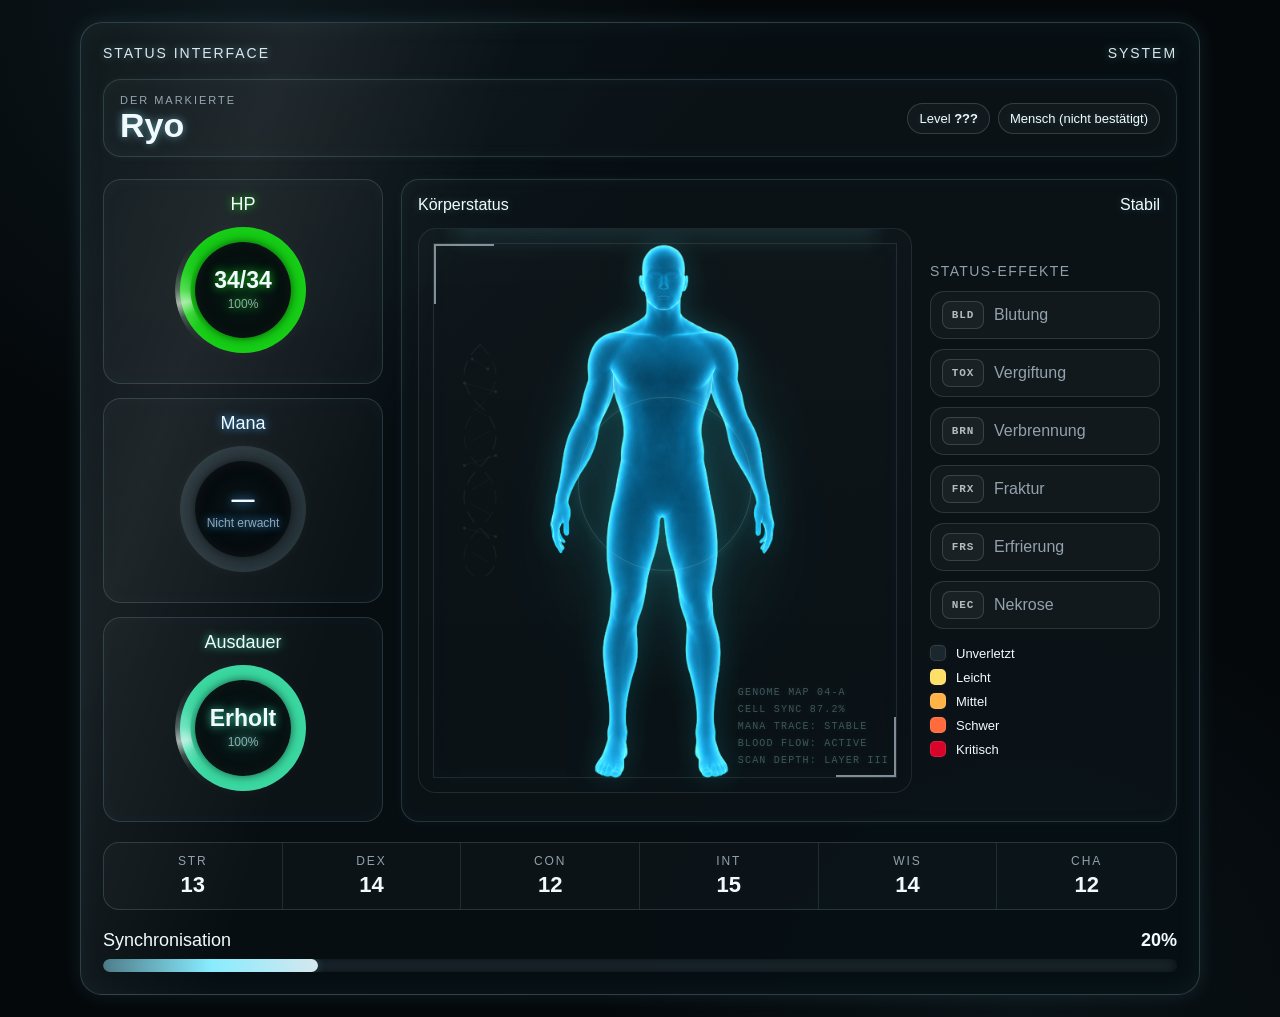
==== index.html @ c775a464 "Update index.html" ====
<!DOCTYPE html>
<html lang="de">
<head>
  <meta charset="UTF-8" />
  <meta name="viewport" content="width=device-width, initial-scale=1.0" />
  <title>Status Tracker</title>

  <style>
    :root {
      --bg: #04080b;
      --panel: rgba(7, 16, 20, 0.92);
      --text: #f1fbff;
      --muted: rgba(220, 240, 255, 0.64);
      --track: rgba(180, 230, 255, 0.12);

      --mana-color: #3fa6ff;
      --stamina-color: #39d7a0;
      --sync-color: #87ecff;

      --font-main: Calibri, Arial, Helvetica, sans-serif;

      --ring-card-height: 205px;
      --ring-gap: 14px;
      --status-core-height: calc((var(--ring-card-height) * 3) + (var(--ring-gap) * 2));
    }

    * {
      box-sizing: border-box;
    }

    @property --sweep-angle {
      syntax: "<angle>";
      inherits: false;
      initial-value: 0deg;
    }

    body {
      margin: 0;
      min-height: 100vh;
      background:
        radial-gradient(circle at 20% 0%, rgba(120, 220, 255, 0.08), transparent 32%),
        radial-gradient(circle at 80% 100%, rgba(120, 220, 255, 0.05), transparent 30%),
        var(--bg);
      color: var(--text);
      font-family: var(--font-main);
      padding: 22px;
      overflow-x: hidden;
    }

    .interface {
      position: relative;
      width: 100%;
      max-width: 1120px;
      margin: 0 auto;
      padding: 22px;
      border: 1px solid rgba(180, 230, 255, 0.22);
      border-radius: 22px;
      background:
        linear-gradient(135deg, rgba(255, 255, 255, 0.035), transparent 35%),
        var(--panel);
      box-shadow:
        0 0 20px rgba(143, 232, 255, 0.10),
        inset 0 0 30px rgba(143, 232, 255, 0.05);
      overflow: hidden;
    }

    .interface::before {
      content: "";
      position: absolute;
      inset: 0;
      background:
        linear-gradient(to right, rgba(255,255,255,0.02) 1px, transparent 1px),
        linear-gradient(to bottom, rgba(255,255,255,0.018) 1px, transparent 1px);
      background-size: 22px 22px;
      opacity: 0.08;
      pointer-events: none;
    }

    .interface::after {
      content: "";
      position: absolute;
      top: -60%;
      left: -15%;
      width: 40%;
      height: 220%;
      background: linear-gradient(
        90deg,
        transparent,
        rgba(255, 255, 255, 0.07),
        transparent
      );
      transform: rotate(18deg);
      animation: panelSweep 8s linear infinite;
      pointer-events: none;
    }

    .title {
      position: relative;
      z-index: 2;
      display: flex;
      justify-content: space-between;
      align-items: center;
      margin-bottom: 18px;
      letter-spacing: 0.14em;
      text-transform: uppercase;
      color: rgba(235, 248, 255, 0.92);
      text-shadow: 0 0 10px rgba(143, 232, 255, 0.45);
      font-size: 14px;
    }

    .character-info {
      position: relative;
      z-index: 2;
      display: flex;
      justify-content: space-between;
      align-items: center;
      gap: 14px;
      margin-bottom: 22px;
      padding: 14px 16px;
      border: 1px solid rgba(180, 230, 255, 0.16);
      border-radius: 18px;
      background: rgba(255, 255, 255, 0.02);
      box-shadow:
        inset 0 0 18px rgba(143, 232, 255, 0.04),
        0 0 10px rgba(143, 232, 255, 0.05);
    }

    .character-main {
      display: flex;
      flex-direction: column;
      gap: 2px;
    }

    .character-kicker {
      font-size: 11px;
      letter-spacing: 0.18em;
      text-transform: uppercase;
      color: var(--muted);
    }

    #characterName {
      font-size: clamp(22px, 4vw, 34px);
      line-height: 1;
      color: var(--text);
      text-shadow:
        0 0 7px rgba(143, 232, 255, 0.45),
        0 0 16px rgba(143, 232, 255, 0.18);
    }

    .character-meta {
      display: flex;
      flex-wrap: wrap;
      justify-content: flex-end;
      gap: 8px;
    }

    .meta-pill {
      padding: 7px 11px;
      border: 1px solid rgba(180, 230, 255, 0.18);
      border-radius: 999px;
      background: rgba(255, 255, 255, 0.03);
      color: var(--text);
      font-size: 13px;
      text-shadow: 0 0 6px rgba(143, 232, 255, 0.18);
    }

    .status-core {
      position: relative;
      z-index: 2;
      display: grid;
      grid-template-columns: 280px 1fr;
      gap: 18px;
      margin-bottom: 20px;
      align-items: start;
    }

    .rings {
  display: grid;
  grid-template-columns: 1fr;
  gap: var(--ring-gap);
  align-content: start;
  align-self: start;
}

    .ring-card {
      display: flex;
      flex-direction: column;
      align-items: center;
      justify-content: flex-start;
      min-width: 0;
      min-height: var(--ring-card-height);
      padding: 14px 10px 16px;
      border: 1px solid rgba(180, 230, 255, 0.16);
      border-radius: 18px;
      background: rgba(255, 255, 255, 0.025);
      box-shadow: inset 0 0 18px rgba(143, 232, 255, 0.03);
      text-align: center;
      color: inherit;
      text-decoration: none;
      cursor: pointer;
      transition:
        transform 0.18s ease,
        border-color 0.18s ease,
        box-shadow 0.18s ease,
        background 0.18s ease;
    }

    .ring-card:hover {
      transform: translateY(-2px);
      border-color: rgba(220, 240, 255, 0.34);
      background: rgba(255, 255, 255, 0.045);
      box-shadow:
        0 0 14px rgba(143, 232, 255, 0.10),
        inset 0 0 18px rgba(255, 255, 255, 0.04);
    }

    .ring-label {
      margin-bottom: 10px;
      font-size: 18px;
      color: var(--text);
      text-shadow: 0 0 8px var(--ring-color);
    }

    .ring {
      position: relative;
      width: clamp(96px, 11vw, 126px);
      aspect-ratio: 1;
      margin: 2px auto 0;
      border-radius: 50%;
      background:
        conic-gradient(
          from -90deg,
          var(--ring-color) var(--angle),
          var(--track) 0deg
        );
      box-shadow:
        0 0 14px rgba(255, 255, 255, 0.04),
        inset 0 0 14px rgba(255, 255, 255, 0.05);
    }

    .ring::before {
      content: "";
      position: absolute;
      inset: -5px;
      border-radius: 50%;
      background: conic-gradient(
        from var(--sweep-angle),
        transparent 0deg,
        transparent 214deg,
        rgba(255, 255, 255, 0.04) 232deg,
        rgba(255, 255, 255, 0.22) 246deg,
        rgba(255, 255, 255, 0.88) 258deg,
        rgba(255, 255, 255, 0.34) 270deg,
        rgba(255, 255, 255, 0.08) 288deg,
        transparent 310deg,
        transparent 360deg
      );
      -webkit-mask:
        radial-gradient(
          farthest-side,
          transparent calc(100% - 16px),
          black calc(100% - 15px)
        ),
        conic-gradient(
          from -90deg,
          black 0deg var(--angle),
          transparent var(--angle) 360deg
        );
      mask:
        radial-gradient(
          farthest-side,
          transparent calc(100% - 16px),
          black calc(100% - 15px)
        ),
        conic-gradient(
          from -90deg,
          black 0deg var(--angle),
          transparent var(--angle) 360deg
        );
      -webkit-mask-composite: source-in;
      mask-composite: intersect;
      opacity: 0.7;
      filter:
        blur(0.6px)
        drop-shadow(0 0 5px var(--ring-color));
      mix-blend-mode: screen;
      animation:
        ringSweep var(--sweep-speed, 4.8s) linear infinite,
        ringPulse var(--pulse-speed, 2.9s) ease-in-out infinite;
      animation-delay:
        var(--sweep-delay, 0s),
        var(--pulse-delay, 0s);
    }

    .ring::after {
      content: "";
      position: absolute;
      inset: 15px;
      border-radius: 50%;
      background:
        radial-gradient(circle, rgba(143, 232, 255, 0.06), transparent 62%),
        rgba(4, 10, 13, 0.98);
      box-shadow:
        inset 0 0 18px rgba(255, 255, 255, 0.06),
        0 0 10px rgba(0, 0, 0, 0.6);
    }

    .ring-content {
      position: absolute;
      inset: 0;
      z-index: 2;
      display: flex;
      flex-direction: column;
      justify-content: center;
      align-items: center;
      padding: 24px;
      text-shadow: 0 0 10px var(--ring-color);
    }

    .ring-value {
      font-size: clamp(15px, 3.2vw, 23px);
      font-weight: 700;
      line-height: 1.05;
      text-align: center;
    }

    .ring-sub {
      margin-top: 6px;
      font-size: 12px;
      color: var(--muted);
      line-height: 1.1;
      text-align: center;
    }

    .body-status {
  min-height: var(--status-core-height);
  border: 1px solid rgba(180, 230, 255, 0.16);
  border-radius: 18px;
  background: rgba(255, 255, 255, 0.02);
  padding: 16px;
  box-shadow:
    inset 0 0 18px rgba(143, 232, 255, 0.03),
    0 0 10px rgba(143, 232, 255, 0.05);
}

    .section-title {
      display: flex;
      justify-content: space-between;
      align-items: center;
      margin-bottom: 14px;
      font-size: 16px;
      text-shadow: 0 0 8px rgba(143, 232, 255, 0.25);
    }

    .body-layout {
      display: grid;
      grid-template-columns: minmax(240px, 1fr) 230px;
      gap: 18px;
      align-items: start;
    }

    .body-map-wrap {
  position: relative;
  display: flex;
  justify-content: center;
  align-items: center;
  min-height: 550px;
  padding: 14px 12px;
  border: 1px solid rgba(180, 230, 255, 0.10);
  border-radius: 18px;
  background:
    radial-gradient(circle at 50% 38%, rgba(80, 235, 255, 0.08), transparent 34%),
    linear-gradient(180deg, rgba(255, 255, 255, 0.018), rgba(255, 255, 255, 0));
  overflow: hidden;
}

    .body-map-wrap::before {
      content: "";
      position: absolute;
      inset: 0;
      background:
        repeating-linear-gradient(
          to bottom,
          transparent 0 28px,
          rgba(255,255,255,0.018) 28px 29px
        ),
        repeating-linear-gradient(
          to right,
          transparent 0 28px,
          rgba(255,255,255,0.012) 28px 29px
        );
      opacity: 0.18;
      pointer-events: none;
    }

    .body-map-wrap::after {
      content: "";
      position: absolute;
      left: 7%;
      right: 7%;
      top: -10%;
      height: 14%;
      background: linear-gradient(
        180deg,
        transparent,
        rgba(120, 245, 255, 0.22),
        transparent
      );
      filter: blur(10px);
      opacity: 0.75;
      animation: scanSweep 5.2s ease-in-out infinite;
      pointer-events: none;
    }

    .scan-dna {
      position: absolute;
      left: 34px;
      top: 108px;
      width: 54px;
      height: 250px;
      z-index: 1;
      opacity: 0.16;
      pointer-events: none;
      filter:
        drop-shadow(0 0 8px rgba(130, 245, 255, 0.14))
        blur(0.05px);
      animation: dnaFloat 9s ease-in-out infinite;
    }

    .scan-dna svg {
      width: 100%;
      height: 100%;
      overflow: visible;
    }

    .dna-strand {
      fill: none;
      stroke: rgba(130, 245, 255, 0.38);
      stroke-width: 1.8;
      stroke-linecap: round;
      stroke-dasharray: 18 12;
      animation: dnaFlow 9.5s linear infinite;
    }

    .dna-strand.alt {
      opacity: 0.62;
      animation-delay: -4.7s;
    }

    .dna-rung {
      stroke: rgba(170, 255, 255, 0.24);
      stroke-width: 1.15;
      stroke-linecap: round;
      animation: dnaRungPulse 5.8s ease-in-out infinite;
    }

    .dna-node {
      fill: rgba(190, 255, 255, 0.46);
      filter: drop-shadow(0 0 4px rgba(130, 245, 255, 0.28));
      animation: dnaNodePulse 5.8s ease-in-out infinite;
    }

    .scan-data {
      position: absolute;
      right: 22px;
      bottom: 26px;
      z-index: 1;
      display: grid;
      gap: 6px;
      max-width: 190px;
      font-family: "Courier New", monospace;
      font-size: 10px;
      letter-spacing: 0.12em;
      text-transform: uppercase;
      color: rgba(210, 250, 255, 0.28);
      text-shadow: 0 0 7px rgba(120, 245, 255, 0.16);
      pointer-events: none;
      animation: dataFlicker 4.8s ease-in-out infinite;
    }

    .scan-data span {
      white-space: nowrap;
    }

    @keyframes dnaFlow {
      from {
        stroke-dashoffset: 0;
      }
      to {
        stroke-dashoffset: -30;
      }
    }

@keyframes dnaFloat {
      0%, 100% {
        transform: translateY(0);
        opacity: 0.12;
      }

      50% {
        transform: translateY(8px);
        opacity: 0.20;
      }
    }

@keyframes dnaRungPulse {
      0%, 100% {
        opacity: 0.16;
      }

      50% {
        opacity: 0.38;
      }
    }

@keyframes dnaNodePulse {
      0%, 100% {
        opacity: 0.22;
      }

      50% {
        opacity: 0.56;
      }
    }

@keyframes dataFlicker {
      0%, 100% {
        opacity: 0.18;
      }

      35% {
        opacity: 0.36;
      }

      38% {
        opacity: 0.14;
      }

      42% {
        opacity: 0.40;
      }

      70% {
        opacity: 0.26;
      }
    }

    .body-image-stage {
  position: relative;
  width: min(100%, 410px);
  aspect-ratio: 1024 / 1336;
  margin: 0 auto;
  z-index: 2;
  filter:
    drop-shadow(0 0 12px rgba(40, 245, 255, 0.12))
    drop-shadow(0 0 22px rgba(40, 245, 255, 0.06));
  animation: none;
}

    .body-image-stage::before {
      content: "";
      position: absolute;
      inset: 18% 20% 10% 20%;
      border-radius: 50%;
      background: radial-gradient(
        circle,
        rgba(70, 240, 255, 0.10),
        transparent 68%
      );
      filter: blur(26px);
      z-index: 0;
      animation: corePulse 4.2s ease-in-out infinite;
      pointer-events: none;
    }

.body-image-stage::after {
  content: "";
  position: absolute;
  left: 50%;
  top: 45%;
  width: 42%;
  aspect-ratio: 1;
  transform: translate(-50%, -50%);
  border: 1px solid rgba(140, 245, 255, 0.18);
  border-radius: 50%;
  z-index: 3;
  pointer-events: none;
  box-shadow:
    0 0 12px rgba(140, 245, 255, 0.10),
    inset 0 0 14px rgba(140, 245, 255, 0.06);
  animation: scanPing 4.8s ease-in-out infinite;
}
    
    .body-base-image,
    .body-overlay {
      position: absolute;
      inset: 0;
      width: 100%;
      height: 100%;
    }

    .body-base-image {
      object-fit: contain;
      user-select: none;
      pointer-events: none;
      z-index: 1;
    }

    .body-overlay {
      z-index: 2;
      overflow: visible;
    }

    .scan-frame {
  position: absolute;
  inset: 14px;
  z-index: 4;
  pointer-events: none;
  border: 1px solid rgba(225, 240, 255, 0.10);
  box-shadow:
    inset 0 0 18px rgba(143, 232, 255, 0.025),
    0 0 10px rgba(143, 232, 255, 0.025);
}

    .scan-frame::before,
    .scan-frame::after {
      content: "";
      position: absolute;
      width: 58px;
      height: 58px;
      border-color: rgba(225, 240, 255, 0.55);
      border-style: solid;
    }

    .scan-frame::before {
      left: 0;
      top: 0;
      border-width: 2px 0 0 2px;
    }

    .scan-frame::after {
      right: 0;
      bottom: 0;
      border-width: 0 2px 2px 0;
    }

    .body-zone {
      fill: transparent;
      stroke: transparent;
      stroke-width: 2;
      opacity: 0;
      transition:
        fill 0.25s ease,
        stroke 0.25s ease,
        filter 0.25s ease,
        opacity 0.25s ease;
      mix-blend-mode: screen;
    }

    .body-zone.active {
      opacity: 0.14;
    }

    @keyframes woundPulse {
      0%, 100% {
        opacity: 0.34;
        filter: drop-shadow(0 0 5px var(--injury-color));
      }

      50% {
        opacity: 0.56;
        filter: drop-shadow(0 0 14px var(--injury-color));
      }
    }

    .status-marker-layer {
      pointer-events: none;
    }

    .status-marker {
      --marker-color: rgba(190, 255, 255, 0.82);
    }

    .status-marker line {
      stroke: var(--marker-color);
      stroke-width: 1.8;
      stroke-linecap: round;
      opacity: 0.78;
      filter: drop-shadow(0 0 4px var(--marker-color));
    }

    .status-marker-dot {
      fill: rgba(220, 255, 255, 0.98);
      stroke: rgba(4, 10, 13, 0.92);
      stroke-width: 1.35;
      filter: drop-shadow(0 0 7px var(--marker-color));
    }

    .status-marker-pulse {
      fill: transparent;
      stroke: var(--marker-color);
      stroke-width: 1.4;
      opacity: 0.55;
      animation: markerPulse 2.4s ease-in-out infinite;
    }

    .status-marker-tag {
      fill: rgba(5, 13, 16, 0.96);
      stroke: var(--marker-color);
      stroke-width: 1.55;
      filter:
        drop-shadow(0 0 6px rgba(0, 0, 0, 0.76))
        drop-shadow(0 0 7px var(--marker-color));
    }

    .status-marker-text {
      fill: rgba(245, 255, 255, 0.98);
      font-family: "Courier New", monospace;
      font-size: 18px;
      font-weight: 900;
      letter-spacing: 0.045em;
    }

    .status-marker[data-type="bleeding"] {
      --marker-color: rgba(255, 120, 120, 0.86);
    }

    .status-marker[data-type="poisoned"] {
      --marker-color: rgba(120, 255, 120, 0.82);
    }

    .status-marker[data-type="burning"] {
      --marker-color: rgba(255, 177, 107, 0.86);
    }

    .status-marker[data-type="fractured"] {
      --marker-color: rgba(240, 240, 240, 0.76);
    }

    .status-marker[data-type="frostbite"] {
      --marker-color: rgba(143, 232, 255, 0.86);
    }

    .status-marker[data-type="necrosis"] {
      --marker-color: rgba(212, 255, 122, 0.82);
    }

    @keyframes markerPulse {
      0%, 100% {
        r: 7;
        opacity: 0.18;
      }

      50% {
        r: 15;
        opacity: 0.54;
      }
    }

    .condition-panel {
      display: flex;
      flex-direction: column;
      gap: 12px;
      align-self: center;
    }

    .condition-title {
      font-size: 14px;
      letter-spacing: 0.10em;
      text-transform: uppercase;
      color: var(--muted);
    }

    .condition-grid {
      display: grid;
      gap: 10px;
    }

    .condition-chip {
      display: flex;
      align-items: center;
      gap: 10px;
      min-height: 42px;
      padding: 9px 11px;
      border: 1px solid rgba(180, 230, 255, 0.14);
      border-radius: 14px;
      background: rgba(255, 255, 255, 0.03);
      color: var(--muted);
      transition:
        border-color 0.18s ease,
        background 0.18s ease,
        box-shadow 0.18s ease;
    }

    .condition-chip.active {
      color: var(--text);
      border-color: rgba(220, 240, 255, 0.25);
      background: rgba(255, 255, 255, 0.055);
      box-shadow:
        0 0 10px rgba(143, 232, 255, 0.08),
        inset 0 0 10px rgba(255, 255, 255, 0.02);
    }

    .condition-icon {
      width: 42px;
      height: 28px;
      display: inline-flex;
      align-items: center;
      justify-content: center;
      border-radius: 8px;
      border: 1px solid rgba(220, 240, 255, 0.16);
      background: rgba(255, 255, 255, 0.04);
      font-family: "Courier New", monospace;
      font-size: 11px;
      font-weight: 700;
      letter-spacing: 0.08em;
      color: rgba(240, 248, 255, 0.72);
      flex-shrink: 0;
    }

    .condition-chip.active .condition-icon {
      background: rgba(255, 255, 255, 0.08);
      border-color: rgba(220, 240, 255, 0.30);
      color: rgba(255, 255, 255, 0.96);
      box-shadow:
        0 0 10px rgba(143, 232, 255, 0.08),
        inset 0 0 8px rgba(255, 255, 255, 0.03);
    }

    .condition-chip.active[data-type="bleeding"] .condition-icon {
      color: #ff8a8a;
      border-color: rgba(255, 120, 120, 0.45);
    }

    .condition-chip.active[data-type="poisoned"] .condition-icon {
      color: #8dff8d;
      border-color: rgba(120, 255, 120, 0.45);
    }

    .condition-chip.active[data-type="burning"] .condition-icon {
      color: #ffb16b;
      border-color: rgba(255, 177, 107, 0.45);
    }

    .condition-chip.active[data-type="fractured"] .condition-icon {
      color: #efefef;
      border-color: rgba(235, 235, 235, 0.34);
    }

    .condition-chip.active[data-type="frostbite"] .condition-icon {
      color: #8fe8ff;
      border-color: rgba(143, 232, 255, 0.45);
    }

    .condition-chip.active[data-type="necrosis"] .condition-icon {
      color: #d4ff7a;
      border-color: rgba(212, 255, 122, 0.45);
    }

    .injury-legend {
      display: grid;
      gap: 8px;
      margin-top: 4px;
    }

    .legend-item {
      display: flex;
      align-items: center;
      gap: 10px;
      font-size: 13px;
      color: var(--text);
    }

    .legend-color {
      width: 16px;
      height: 16px;
      border-radius: 5px;
      border: 1px solid rgba(255,255,255,0.10);
      box-shadow: 0 0 8px rgba(255,255,255,0.04);
    }

    .level-0 { background: rgba(180, 220, 255, 0.10); }
    .level-1 { background: #ffe066; }
    .level-2 { background: #ffb347; }
    .level-3 { background: #ff6b3d; }
    .level-4 { background: #d90429; }

    .attributes {
      position: relative;
      z-index: 2;
      display: grid;
      grid-template-columns: repeat(6, 1fr);
      overflow: hidden;
      border: 1px solid rgba(180, 230, 255, 0.16);
      border-radius: 16px;
      margin-bottom: 20px;
      background: rgba(255, 255, 255, 0.025);
    }

    .attribute {
      display: block;
      padding: 11px 6px;
      text-align: center;
      border-right: 1px solid rgba(180, 230, 255, 0.12);
      color: inherit;
      text-decoration: none;
      cursor: pointer;
      transition:
        background 0.18s ease,
        box-shadow 0.18s ease;
    }

    .attribute:hover {
      background: rgba(255, 255, 255, 0.05);
      box-shadow: inset 0 0 12px rgba(255, 255, 255, 0.03);
    }

    .attribute:last-child {
      border-right: none;
    }

    .attr-name {
      font-size: 12px;
      color: var(--muted);
      letter-spacing: 0.16em;
      text-transform: uppercase;
    }

    .attr-value {
      margin-top: 4px;
      font-size: 22px;
      font-weight: 700;
      color: var(--text);
      text-shadow: 0 0 8px rgba(255, 255, 255, 0.06);
    }

    .sync-section {
      position: relative;
      z-index: 2;
    }

    .sync-link {
      display: block;
      color: inherit;
      text-decoration: none;
      cursor: pointer;
      padding: 8px;
      margin: -8px;
      border-radius: 14px;
      transition:
        background 0.18s ease,
        box-shadow 0.18s ease;
    }

    .sync-link:hover {
      background: rgba(255, 255, 255, 0.04);
      box-shadow: inset 0 0 12px rgba(255, 255, 255, 0.03);
    }

    .sync-header {
      display: flex;
      justify-content: space-between;
      margin-bottom: 8px;
      font-size: 18px;
      text-shadow: 0 0 8px rgba(255, 255, 255, 0.06);
    }

    .sync-bar {
      position: relative;
      height: 13px;
      border-radius: 999px;
      background: var(--track);
      overflow: hidden;
      box-shadow: inset 0 0 12px rgba(0, 0, 0, 0.65);
    }

    .sync-fill {
      position: relative;
      height: 100%;
      width: var(--sync);
      border-radius: inherit;
      background: linear-gradient(
        90deg,
        rgba(143, 232, 255, 0.45),
        var(--sync-color),
        rgba(230, 248, 255, 0.92)
      );
      box-shadow:
        0 0 10px rgba(143, 232, 255, 0.18),
        0 0 18px rgba(143, 232, 255, 0.08);
      overflow: hidden;
    }

    .sync-fill::after {
      content: "";
      position: absolute;
      top: 0;
      left: -35%;
      width: 35%;
      height: 100%;
      background: linear-gradient(
        90deg,
        transparent,
        rgba(255, 255, 255, 0.85),
        transparent
      );
      animation: barSweep 2.7s linear infinite;
    }

    @keyframes ringSweep {
      from { --sweep-angle: 0deg; }
      to { --sweep-angle: 360deg; }
    }

    @keyframes ringPulse {
      0%, 100% {
        opacity: 0.38;
        filter:
          blur(0.9px)
          drop-shadow(0 0 3px var(--ring-color));
      }

      42% {
        opacity: 0.85;
        filter:
          blur(0.35px)
          drop-shadow(0 0 9px var(--ring-color));
      }

      68% {
        opacity: 0.55;
      }
    }

    @keyframes barSweep {
      from { left: -35%; }
      to { left: 110%; }
    }

    @keyframes panelSweep {
      from { transform: translateX(-120%) rotate(18deg); }
      to { transform: translateX(320%) rotate(18deg); }
    }

    @keyframes scanSweep {
  0% {
    transform: translateY(0);
    opacity: 0;
  }
  12% {
    opacity: 0.35;
  }
  50% {
    transform: translateY(390px);
    opacity: 0.65;
  }
  100% {
    transform: translateY(650px);
    opacity: 0;
  }
}

    @keyframes bodyFloat {
      0%, 100% {
        transform: translateY(0px);
      }
      50% {
        transform: translateY(-5px);
      }
    }

    @keyframes corePulse {
      0%, 100% {
        opacity: 0.34;
        transform: scale(0.98);
      }
      50% {
        opacity: 0.62;
        transform: scale(1.02);
      }
    }

@keyframes scanPing {
  0%, 100% {
    opacity: 0.12;
    transform: translate(-50%, -50%) scale(0.92);
  }

  45% {
    opacity: 0.32;
    transform: translate(-50%, -50%) scale(1.08);
  }

  70% {
    opacity: 0.08;
    transform: translate(-50%, -50%) scale(1.18);
  }
}
    
    @media (max-width: 900px) {
      .status-core {
        grid-template-columns: 1fr;
      }

      .body-layout {
        grid-template-columns: 1fr;
      }

      .condition-grid {
        grid-template-columns: repeat(2, minmax(0, 1fr));
      }
    }

    @media (max-width: 620px) {
      body {
        padding: 12px;
      }

      .interface {
        padding: 16px;
      }

      .character-info {
        align-items: flex-start;
        flex-direction: column;
      }

      .character-meta {
        justify-content: flex-start;
      }

      .attributes {
        grid-template-columns: repeat(3, 1fr);
      }

      .attribute:nth-child(3) {
        border-right: none;
      }

      .attribute:nth-child(-n + 3) {
        border-bottom: 1px solid rgba(180, 230, 255, 0.12);
      }

      .condition-grid {
        grid-template-columns: 1fr;
      }
    }
  </style>
</head>

<body>
  <main class="interface">
    <div class="title">
      <span>Status Interface</span>
      <span>System</span>
    </div>

    <section class="character-info">
      <div class="character-main">
        <span class="character-kicker">Der Markierte</span>
        <strong id="characterName">Ryo</strong>
      </div>

      <div class="character-meta">
        <span class="meta-pill">
          Level <strong id="characterLevel">???</strong>
        </span>
        <span class="meta-pill" id="characterSpecies">Mensch (nicht bestätigt)</span>
      </div>
    </section>

    <section class="status-core">
      <section class="rings" id="rings"></section>

      <section class="body-status">
        <div class="section-title">
          <span>Körperstatus</span>
          <span id="bodyStatusLabel">Analyse aktiv</span>
        </div>

        <div class="body-layout">
          <div class="body-map-wrap">
            <div class="scan-dna" aria-hidden="true">
              <svg viewBox="0 0 76 330" xmlns="http://www.w3.org/2000/svg">
                <path class="dna-strand"
                  d="M38 0
                     C8 28 8 58 38 86
                     C68 114 68 144 38 172
                     C8 200 8 230 38 258
                     C68 286 68 316 38 330" />
                <path class="dna-strand alt"
                  d="M38 0
                     C68 28 68 58 38 86
                     C8 114 8 144 38 172
                     C68 200 68 230 38 258
                     C8 286 8 316 38 330" />

                <g>
                  <line class="dna-rung" x1="27" y1="20" x2="49" y2="34" style="animation-delay:-0.2s" />
                  <line class="dna-rung" x1="16" y1="54" x2="60" y2="66" style="animation-delay:-0.7s" />
                  <line class="dna-rung" x1="26" y1="88" x2="50" y2="102" style="animation-delay:-1.1s" />
                  <line class="dna-rung" x1="51" y1="122" x2="25" y2="136" style="animation-delay:-1.5s" />
                  <line class="dna-rung" x1="60" y1="156" x2="16" y2="170" style="animation-delay:-1.9s" />
                  <line class="dna-rung" x1="50" y1="190" x2="26" y2="204" style="animation-delay:-2.3s" />
                  <line class="dna-rung" x1="25" y1="224" x2="51" y2="238" style="animation-delay:-2.7s" />
                  <line class="dna-rung" x1="16" y1="258" x2="60" y2="270" style="animation-delay:-3.1s" />
                  <line class="dna-rung" x1="26" y1="292" x2="50" y2="306" style="animation-delay:-3.5s" />
                </g>

                <g>
                  <circle class="dna-node" cx="27" cy="20" r="2.2" style="animation-delay:-0.2s" />
                  <circle class="dna-node" cx="49" cy="34" r="2.2" style="animation-delay:-0.4s" />
                  <circle class="dna-node" cx="16" cy="54" r="2.2" style="animation-delay:-0.7s" />
                  <circle class="dna-node" cx="60" cy="66" r="2.2" style="animation-delay:-0.9s" />
                  <circle class="dna-node" cx="60" cy="156" r="2.2" style="animation-delay:-1.9s" />
                  <circle class="dna-node" cx="16" cy="170" r="2.2" style="animation-delay:-2.1s" />
                  <circle class="dna-node" cx="16" cy="258" r="2.2" style="animation-delay:-3.1s" />
                  <circle class="dna-node" cx="60" cy="270" r="2.2" style="animation-delay:-3.3s" />
                </g>
              </svg>
            </div>

            <div class="scan-data">
              <span>GENOME MAP 04-A</span>
              <span>CELL SYNC 87.2%</span>
              <span>MANA TRACE: STABLE</span>
              <span>BLOOD FLOW: ACTIVE</span>
              <span>SCAN DEPTH: LAYER III</span>
            </div>
            
            <div class="body-image-stage">
              <img
                class="body-base-image"
                src="body-base-v3.png"
                alt="Körper-Scan"
              >

              <svg class="body-overlay" viewBox="0 0 1024 1336" xmlns="http://www.w3.org/2000/svg">
                <g class="body-zones-layer">
                  <polygon id="zone-head" class="body-zone" points="511.92,7.29 530.65,11.58 536.89,14.8 550.27,27.11 553.91,33.25 559.26,52.51 560.51,60.62 561.58,83.09 561.37,91.1 559.24,109.83 557.67,117.22 551.79,136.47 547.83,143.24 533.39,158.75 527.56,162.71 512.05,167.52 505.91,167.42 489.85,162.07 484.34,158.95 472.03,148.25 468.39,142.84 461.98,125.72 460.11,118.64 456.89,99.38 456.27,91.57 456.27,70.71 456.69,63.43 458.82,46.84 460.28,41.64 465.63,31.48 468.75,27.52 479.45,17.36 485.27,14.13 504.53,7.71" />
                  <polygon id="zone-neck" class="body-zone" points="491.04,162.18 507.1,167.31 513.59,167.19 530.93,161.41 536.67,157.92 548.88,145.71 551,146.84 549.71,164.81 550.08,170.43 553.3,181.36 558.54,186.35 582.31,201.12 592.05,206.74 618.38,220.87 615.38,224.24 573.64,227.46 560.52,228.45 534.84,230.38 526.92,232.6 511.92,242.15 506.92,242.4 496.24,234.14 489.41,231.54 465.01,226.4 457.76,226.15 444.93,230 435.44,229.63 399.46,223.84 400.71,218.35 443.1,195.88 453.59,189.14 465.15,176.93 467.28,170.69 466.63,150.78 469.51,148.91 484.92,159.18" />
                  <polygon id="zone-chest" class="body-zone" points="613.33,259.35 626.17,279.69 630.13,286.97 637.61,304.09 638.03,310.54 632.68,326.59 630.7,336.37 625.89,370.61 618.92,376.33 587.88,371.52 578.21,369.96 559.48,366.74 551.99,364.35 532.2,355.26 523.88,353.49 500.86,353.49 491.71,354.53 467.63,359.88 458.89,361.75 438.03,366.04 426.79,367.49 389.88,370.71 382.7,366.75 382.7,343.21 381.76,335.72 376.95,320.73 376.01,313.97 376.01,294.18 377.99,286.48 388.15,266.68 394.5,258.98 416.97,239.19 426.75,234.19 454.57,228.31 464.35,227.89 486.82,231.64 493.58,234.14 505.89,243.23 511.3,242.92 526.81,232.22 534.3,229.72 557.32,227.58 565.53,228.41 584.79,234.83 591.66,238.78 607.71,252.7" />
                  <polygon id="zone-abdomen" class="body-zone" points="392.54,373.57 427.85,369.83 438.57,368.37 458.36,364.63 466.89,362.86 490.97,357.5 500.23,356.46 523.77,356.46 531.99,358.12 550.72,366.69 558.62,369.08 580.56,372.83 590.33,374.5 618.7,379.3 621.3,390.12 606.31,440.96 603.19,453.86 602.13,469.37 602.75,476.45 607.03,497.31 607.86,505.84 607.86,528.85 579.04,533.01 430.84,531.4 402.23,528.07 403.3,512.56 404.24,506.11 407.98,488.45 408.81,480.65 409.35,458.18 406.12,442.68 389,385.43" />
                  <polygon id="zone-pelvis" class="body-zone" points="430.73,532.79 578.41,533.86 607.95,538.96 612.23,564.1 615.14,579.6 625.84,634.18 610.86,650.1 523.12,677.38 488.79,677.28 399.97,649.46 384.78,633.96 395.48,582.06 398.18,566.46 401.4,538.09" />
                  <polygon id="zone-rightUpperArm" class="body-zone" points="440.51,229.48 424.46,233.77 416.55,238.55 391.95,258.88 385.29,266.78 375.65,287.12 373.78,295.54 373.78,318.55 375.03,325.41 381.45,337.73 382.8,344.8 383.34,368.88 381.98,377.82 374.5,399.76 370.75,408.81 358.98,433.42 355.34,441.02 348.38,455.46 343.49,457.85 325.3,455.72 320.51,453.95 314.1,446.99 310.87,442.31 300.71,425.19 299.77,417.91 305.12,397.57 307.2,389.46 312.55,368.06 314.63,361.19 319.98,347.28 321.02,340.93 321.02,322.21 320.92,315.34 320.38,298.76 321.11,292.3 325.39,275.72 328.09,269.27 337.73,252.68 342.51,246.86 357.5,233.48 364.57,229.32 385.97,221.29 397.62,220.98 436.14,227.4" />
                  <polygon id="zone-rightForearm" class="body-zone" points="300.29,423.39 308.32,438.9 311.44,443.9 319.46,454.06 324.56,456.46 342.75,458.59 345.56,462.96 341.82,483.3 340.26,490.68 335.97,508.34 333.58,515.31 325.55,533.5 322.01,540.27 311.86,556.85 307.8,563.72 297.09,582.44 293.24,588.78 284.15,602.7 280.61,610.91 271.52,639.28 265.48,642.71 243.55,632.01 240.22,626.6 245.03,609.48 246.91,601.88 251.72,579.95 253.18,570.69 255.85,545 257.41,535.12 262.76,509.98 265.46,500.62 274.03,477.6 277.04,470.01 284,453.96 287.22,446.57 296.86,424.64" />
                  <polygon id="zone-rightHand" class="body-zone" points="244.18,634.77 265.59,644.41 270.58,648.78 274.86,661.61 275.59,667.54 275.05,685.2 274.43,690.71 271.75,701.41 271.34,706.3 271.88,720.75 271.36,724.5 268.14,729.31 266.58,729.73 261.77,727.05 260.62,724.66 259.55,715.03 259.13,710.87 258.07,699.1 256.61,698.79 250.19,708.95 249.25,713.74 250.86,728.18 252.63,732.97 260.11,743.13 261.15,745.63 259.02,748.3 257.77,748.09 253.49,744.35 253.08,745.18 255.21,753.21 256.15,755.39 258.82,758.61 259.34,759.85 259.34,763.07 258.4,765.25 253.6,773.27 251.2,773.17 243.71,764.6 241.63,760.96 238.41,750.8 236.85,746.95 232.05,737.32 230.28,730.66 225.99,706.06 227.24,691.7 237.94,642.47" />
                  <polygon id="zone-leftUpperArm" class="body-zone" points="636.65,223.62 658.58,232.19 665.24,236.24 677.55,248.55 681.09,253.02 686.97,263.73 688.95,269.03 693.23,285.62 694.16,292.79 694.7,313.13 694.7,321.14 694.16,342 694.79,347.83 698.53,356.92 699.88,361.6 703.1,376.59 704.66,383.87 709.47,406.34 711.76,413.94 718.72,430.52 718.41,436.87 709.84,452.92 705.58,457.18 692.2,463.07 685.86,462.75 666.6,455.27 661.08,450.38 651.99,432.72 648.66,425.96 640.63,408.84 637.41,401.04 628.84,378.03 627.8,367.32 631.02,335.21 632.89,325.64 639.31,308.52 639.1,301.96 631.61,285.38 627.97,278.61 616.73,260.43 611.53,254.08 596.02,239.63 589.05,235.36 568.71,227.88 574.23,225.8 622.91,222.58" />
                  <polygon id="zone-leftForearm" class="body-zone" points="666.7,456.11 686.5,464.14 693.16,464.24 707.6,456.76 711.76,452.28 718.72,436.77 722.15,437.6 732.85,457.39 736.49,464.99 744.52,484.25 747.02,492.67 751.83,516.75 753.39,526.01 756.6,549.55 757.74,558.81 760.42,582.89 761.46,591.11 764.14,609.3 765.8,616.06 771.69,632.65 768.15,637.22 744.07,644.18 738.45,641.68 733.64,621.89 731.04,614.4 722.47,595.67 718.83,589.01 708.67,573.5 704.51,566.94 693.27,548.75 689.32,540.95 680.23,519.01 677.11,510.8 670.15,490.46 667.97,482.04 663.68,459.02" />
                  <polygon id="zone-leftHand" class="body-zone" points="744.07,644.28 768.15,637.87 773.66,641.61 777.95,667.29 779.72,676.23 784.52,696.57 784.84,705.72 781.62,732.48 780.17,739.66 775.89,749.82 772.98,755.13 762.28,772.25 759.37,774.23 755.08,767.27 753.73,765.4 751.06,762.72 752.1,759.91 760.12,748.14 761.68,744.91 761.68,740.1 760.33,740.51 753.37,747.47 751.4,748.51 748.18,746.91 749.02,744.94 756.51,736.37 758.59,733.36 761.81,726.4 762.22,722.66 761.15,710.34 759.9,706.49 754.55,699.01 753.09,701.5 750.96,721.84 749.81,726.52 746.07,730.26 744.61,730.26 740.86,726.52 740.24,723.81 740.77,713.65 740.88,709.8 740.88,700.16 740.36,696.63 737.68,688.06 736.95,684.53 735.88,674.9 735.88,670.84 736.95,659.61 737.47,655.76 739.08,647.19" />
                  <polygon id="zone-rightThigh" class="body-zone" points="504.91,682.23 499.03,691.32 497.78,697.77 497.24,721.85 495.48,733.71 486.91,770.63 483.38,783.01 473.74,809.76 470.93,820.47 466.12,848.84 464.56,859.14 461.35,883.74 460,891.86 456.25,908.98 454.27,915.43 447.86,931.48 444.74,931.06 435.1,912.88 431.67,907.15 423.64,895.92 419.58,892.79 406.75,887.98 402.06,888.08 390.83,893.43 387.08,894.47 379.06,894.47 377.71,889.58 378.77,864.44 377.94,856.12 372.59,838.45 370.82,827.32 367.08,787.73 366.56,773.79 367.63,741.69 368.46,728.48 371.68,692.63 373.65,680.04 380.61,651.15 399.33,650.42 488.69,675.57" />
                  <polygon id="zone-rightLowerLeg" class="body-zone" points="404.72,887.34 418.64,892.69 423,896.12 431.57,908.43 435.21,914.36 445.37,932.55 446.62,939.21 442.88,955.26 442.04,962.75 441.5,985.22 441.71,993.65 443.32,1014.51 443.42,1022 442.36,1039.66 440.69,1047.36 433.2,1069.29 430.39,1078.24 423.43,1102.32 421.35,1111.89 417.61,1137.04 416.36,1146.72 413.69,1171.32 413.38,1180.17 414.44,1201.03 414.96,1207.69 416.57,1221.07 416.36,1226.79 413.69,1242.84 407.34,1244.82 377.38,1238.93 371.13,1236.33 369,1228.84 368.89,1224.78 370.5,1211.41 371.23,1206 373.36,1191.55 373.36,1182.08 371.23,1147.84 369.67,1131.82 363.78,1083.66 362.02,1069.51 358.8,1044.91 358.18,1035.13 358.18,1009.44 358.91,999.98 362.65,976.97 364.63,968.44 371.05,947.58 372.61,940.61 374.22,925.62 374.74,918.97 375.8,899.71 377.67,895.86 386.24,895.32 389.88,893.97 400.04,887.55" />
                  <polygon id="zone-rightFoot" class="body-zone" points="376.74,1238.51 407.24,1245.99 413.9,1250.15 417.64,1264.07 418.06,1268.95 416.45,1280.19 415,1283.52 409.11,1289.4 408.18,1293.25 409.24,1307.17 408.2,1312.37 401.78,1325.2 398.55,1328.43 388.4,1332.18 384.23,1332.91 373,1332.91 366.65,1331.45 345.25,1323.96 340.67,1320.32 338.53,1309.08 339.98,1303.99 349.62,1289 353.05,1282.45 361.08,1263.72 363.78,1256.86 369.67,1240.27" />
                  <polygon id="zone-leftThigh" class="body-zone" points="523.76,675.26 610.96,648.5 629.07,648.81 634.95,677.18 637.04,688.31 641.85,717.2 642.89,727.08 643.43,749.02 643.43,756.3 642.89,771.81 642.58,775.98 641.51,781.86 641.3,784.36 641.3,791.32 640.47,797.04 636.19,819.51 634.32,829.71 628.96,859.66 628.13,869.55 629.2,890.41 627.64,894.47 618.55,894.47 614.7,893.22 604,886.81 599.42,886.39 586.58,890.67 582.62,893.58 575.14,904.28 572.02,910.42 563.45,931.28 560.96,933.57 556.67,924.48 554.59,918.13 548.18,894.59 546.41,885.12 543.73,859.98 542.07,849.89 536.18,823.13 533.27,812.52 524.17,784.7 521.05,772.11 514.09,735.2 512.74,722.92 512.74,696.71 511.91,690.05 507.63,682.02" />
                  <polygon id="zone-leftLowerLeg" class="body-zone" points="603.36,885.63 614.59,893.66 618.55,895.01 627.64,893.94 629.72,899.24 631.33,927.6 633.3,938.31 641.87,965.07 644.57,975.58 649.92,1002.86 650.86,1011.91 650.32,1031.17 649.91,1038.46 648.3,1056.65 646.95,1065.29 641.6,1091.5 640.04,1104.19 637.36,1143.25 636.53,1154.69 634.92,1174.49 634.82,1182.19 635.89,1201.98 636.52,1208.33 638.65,1221.17 638.86,1225.44 637.79,1234.53 631.13,1237.34 597.96,1242.69 591.2,1241.23 589.59,1228.4 589.7,1222.36 591.84,1204.17 592.05,1194.8 590.98,1164.85 589.73,1151.53 584.38,1113.01 581.36,1098.24 571.2,1060.78 568.49,1051 564.75,1038.16 564.02,1030.25 564.02,1002.43 564.33,992.03 565.94,966.34 565.73,957.92 563.05,940.26 563.99,932.77 571.47,911.91 574.49,905.66 582.52,894.43 586.47,891.1 598.78,885.21" />
                  <polygon id="zone-leftFoot" class="body-zone" points="639.56,1244.67 649.72,1276.23 653.68,1285.18 663.84,1299.63 666.13,1304.42 667.74,1314.58 666.39,1318.22 657.82,1326.79 652.1,1329.07 631.24,1332.29 624.68,1332.81 611.85,1332.27 607.69,1329.35 599.12,1314.91 597.25,1308.77 596.18,1291.65 594.83,1286.34 588.94,1276.18 588.11,1270.25 589.72,1249.91 596.69,1244.92 630.92,1239.57" />
                </g>
                <g id="statusMarkers" class="status-marker-layer"></g>
              </svg>    
            </div>
            
            <div class="scan-frame"></div>
          </div>

          <div class="condition-panel">
            <div class="condition-title">Status-Effekte</div>
            <div class="condition-grid" id="conditionGrid"></div>

            <div class="injury-legend">
              <div class="legend-item"><span class="legend-color level-0"></span> Unverletzt</div>
              <div class="legend-item"><span class="legend-color level-1"></span> Leicht</div>
              <div class="legend-item"><span class="legend-color level-2"></span> Mittel</div>
              <div class="legend-item"><span class="legend-color level-3"></span> Schwer</div>
              <div class="legend-item"><span class="legend-color level-4"></span> Kritisch</div>
            </div>
          </div>
        </div>
      </section>
    </section>

    <section class="attributes" id="attributes"></section>

    <section class="sync-section">
      <a
        class="sync-link"
        id="syncLink"
        href="https://www.notion.so/DEINE-SYNC-SEITE"
        target="_blank"
        rel="noopener noreferrer"
      >
        <div class="sync-header">
          <span>Synchronisation</span>
          <strong id="syncText">20%</strong>
        </div>
        <div class="sync-bar">
          <div class="sync-fill" id="syncFill"></div>
        </div>
      </a>
    </section>
  </main>

  <script>
    const params = new URLSearchParams(window.location.search);

    /*
      Beispiele:
      ?head=4
      ?neck=3&bleeding=neck
      ?chest=3&blutung=brust
      ?leftForearm=2&frostbite=leftForearm
      ?rechterunterschenkel=4&blutung=rechterunterschenkel
      ?bleeding=all
      ?blutung=alle
      ?bleeding=screenleftupperarm,screenrightupperarm
    */


    const OVERLAY_SCALE_X = 1;
    const OVERLAY_SCALE_Y = 1;

    const ALL_ZONES = [
      "head", "neck", "chest", "abdomen", "pelvis",
      "leftUpperArm", "leftForearm", "leftHand",
      "rightUpperArm", "rightForearm", "rightHand",
      "leftThigh", "leftLowerLeg", "leftFoot",
      "rightThigh", "rightLowerLeg", "rightFoot"
    ];

    const links = {
      hp: "https://app.notion.com/p/HP-37e07d209dc08040ab7afe7e2c54058b?source=copy_link",
      mana: "https://app.notion.com/p/Mana-37e07d209dc080e6846ae49e4661d424?source=copy_link",
      stamina: "https://app.notion.com/p/Ausdauer-37e07d209dc08057b996dcdbeee66130?source=copy_link",
      sync: "https://app.notion.com/p/Synchronisation-37e07d209dc080f7a2ddf023359d8cf8?source=copy_link",

      str: "https://app.notion.com/p/Attribute-37e07d209dc08054be71dbab71205405?source=copy_link",
      dex: "https://app.notion.com/p/Attribute-37e07d209dc08054be71dbab71205405?source=copy_link",
      con: "https://app.notion.com/p/Attribute-37e07d209dc08054be71dbab71205405?source=copy_link",
      int: "https://app.notion.com/p/Attribute-37e07d209dc08054be71dbab71205405?source=copy_link",
      wis: "https://app.notion.com/p/Attribute-37e07d209dc08054be71dbab71205405?source=copy_link",
      cha: "https://app.notion.com/p/Attribute-37e07d209dc08054be71dbab71205405?source=copy_link"
    };

    function getText(names, fallback) {
      const nameList = Array.isArray(names) ? names : [names];

      for (const name of nameList) {
        const value = params.get(name);
        if (value !== null && value !== "") return value;
      }

      return fallback;
    }

    function getNumber(names, fallback) {
      const nameList = Array.isArray(names) ? names : [names];

      for (const name of nameList) {
        const value = params.get(name);
        if (value !== null && value !== "") {
          const parsed = Number(value.replace(",", "."));
          if (!Number.isNaN(parsed)) return parsed;
        }
      }

      return fallback;
    }

    function clamp(value, min, max) {
      return Math.min(Math.max(value, min), max);
    }

    function percent(current, max) {
      if (!max || max <= 0) return 0;
      return clamp((current / max) * 100, 0, 100);
    }

    function mixColor(colorA, colorB, amount) {
      const a = colorA.match(/\w\w/g).map(hex => parseInt(hex, 16));
      const b = colorB.match(/\w\w/g).map(hex => parseInt(hex, 16));

      const mixed = a.map((value, index) => {
        return Math.round(value + (b[index] - value) * amount);
      });

      return `rgb(${mixed[0]}, ${mixed[1]}, ${mixed[2]})`;
    }

    function getHpColor(hpPercent) {
      const red = "cc2114";
      const yellow = "ffc229";
      const green = "14cc14";

      if (hpPercent <= 50) {
        return mixColor(red, yellow, hpPercent / 50);
      }

      return mixColor(yellow, green, (hpPercent - 50) / 50);
    }

    function getStaminaStage(value) {
      const stages = [
        { min: 0, label: "Zusammenbruch" },
        { min: 15, label: "Stark Erschöpft" },
        { min: 30, label: "Erschöpft" },
        { min: 55, label: "Leicht Erschöpft" },
        { min: 75, label: "Fit" },
        { min: 90, label: "Erholt" }
      ];

      let currentStage = stages[0];

      for (const stage of stages) {
        if (value >= stage.min) currentStage = stage;
      }

      return currentStage.label;
    }

    function getInjuryColor(level) {
      const injuryColors = {
        0: "rgba(180, 220, 255, 0.10)",
        1: "#ffe066",
        2: "#ffb347",
        3: "#ff6b3d",
        4: "#d90429"
      };

      return injuryColors[clamp(level, 0, 4)] || injuryColors[0];
    }

    function applyInjury(zoneId, level) {
      const el = document.getElementById(zoneId);
      if (!el) return;

      const clampedLevel = clamp(level, 0, 4);

      if (clampedLevel === 0) {
        el.classList.remove("active");
        el.style.removeProperty("--injury-color");
        el.style.fill = "transparent";
        el.style.stroke = "transparent";
        el.style.filter = "none";
        el.style.animation = "none";
        el.style.opacity = "0";
        return;
      }

      const color = getInjuryColor(clampedLevel);

      const pulseDurations = {
        1: "2.8s",
        2: "2.2s",
        3: "1.7s",
        4: "1.2s"
      };

      el.classList.add("active");
      el.style.setProperty("--injury-color", color);
      el.style.fill = color;
      el.style.stroke = "rgba(255, 248, 248, 0.92)";
      el.style.opacity = "0.42";
      el.style.filter = `drop-shadow(0 0 ${4 + clampedLevel * 2}px ${color})`;
      el.style.animation = `woundPulse ${pulseDurations[clampedLevel]} ease-in-out infinite`;
    }

    function expandZoneToken(zone) {
      const normalized = zone.trim().toLowerCase().replace(/[\s_-]+/g, "");

      if (
        normalized === "all" ||
        normalized === "alle" ||
        normalized === "*" ||
        normalized === "fullbody" ||
        normalized === "wholebody" ||
        normalized === "ganzerkörper" ||
        normalized === "ganzerkorper"
      ) {
        return ALL_ZONES;
      }

      const aliases = {
        head: ["head"],
        kopf: ["head"],

        neck: ["neck"],
        hals: ["neck"],
        nacken: ["neck"],
        throat: ["neck"],

        chest: ["chest"],
        brust: ["chest"],

        abdomen: ["abdomen"],
        belly: ["abdomen"],
        bauch: ["abdomen"],

        pelvis: ["pelvis"],
        becken: ["pelvis"],

        /*
          Anatomische Namen aus Sicht des Charakters:
          left* = linker Arm / linkes Bein des Charakters.
          Da die Figur frontal zu uns schaut, liegt left* im Bild rechts.
        */
        leftarm: ["leftUpperArm", "leftForearm"],
        larm: ["leftUpperArm", "leftForearm"],
        linkerarm: ["leftUpperArm", "leftForearm"],
        leftupperarm: ["leftUpperArm"],
        luparm: ["leftUpperArm"],
        linkeroberarm: ["leftUpperArm"],
        leftforearm: ["leftForearm"],
        lforearm: ["leftForearm"],
        linkerunterarm: ["leftForearm"],
        lefthand: ["leftHand"],
        lhand: ["leftHand"],
        linkehand: ["leftHand"],

        rightarm: ["rightUpperArm", "rightForearm"],
        rarm: ["rightUpperArm", "rightForearm"],
        rechterarm: ["rightUpperArm", "rightForearm"],
        rightupperarm: ["rightUpperArm"],
        ruparm: ["rightUpperArm"],
        rechteroberarm: ["rightUpperArm"],
        rightforearm: ["rightForearm"],
        rforearm: ["rightForearm"],
        rechterunterarm: ["rightForearm"],
        righthand: ["rightHand"],
        rhand: ["rightHand"],
        rechtehand: ["rightHand"],

        leftleg: ["leftThigh", "leftLowerLeg"],
        lleg: ["leftThigh", "leftLowerLeg"],
        linkesbein: ["leftThigh", "leftLowerLeg"],
        leftthigh: ["leftThigh"],
        lthigh: ["leftThigh"],
        linkeroberschenkel: ["leftThigh"],
        leftlowerleg: ["leftLowerLeg"],
        llowerleg: ["leftLowerLeg"],
        linkerunterschenkel: ["leftLowerLeg"],
        leftfoot: ["leftFoot"],
        lfoot: ["leftFoot"],
        linkerfuss: ["leftFoot"],
        linkerfuß: ["leftFoot"],

        rightleg: ["rightThigh", "rightLowerLeg"],
        rleg: ["rightThigh", "rightLowerLeg"],
        rechtesbein: ["rightThigh", "rightLowerLeg"],
        rightthigh: ["rightThigh"],
        rthigh: ["rightThigh"],
        rechteroberschenkel: ["rightThigh"],
        rightlowerleg: ["rightLowerLeg"],
        rlowerleg: ["rightLowerLeg"],
        rechterunterschenkel: ["rightLowerLeg"],
        rightfoot: ["rightFoot"],
        rfoot: ["rightFoot"],
        rechterfuss: ["rightFoot"],
        rechterfuß: ["rightFoot"],

        /*
          Bildschirm-Aliase:
          screenleft* = links im Bild.
          screenright* = rechts im Bild.
        */
        screenleftarm: ["rightUpperArm", "rightForearm"],
        screenleftupperarm: ["rightUpperArm"],
        screenleftforearm: ["rightForearm"],
        screenlefthand: ["rightHand"],
        screenleftleg: ["rightThigh", "rightLowerLeg"],
        screenleftthigh: ["rightThigh"],
        screenleftlowerleg: ["rightLowerLeg"],
        screenleftfoot: ["rightFoot"],

        screenrightarm: ["leftUpperArm", "leftForearm"],
        screenrightupperarm: ["leftUpperArm"],
        screenrightforearm: ["leftForearm"],
        screenrighthand: ["leftHand"],
        screenrightleg: ["leftThigh", "leftLowerLeg"],
        screenrightthigh: ["leftThigh"],
        screenrightlowerleg: ["leftLowerLeg"],
        screenrightfoot: ["leftFoot"]
      };

      return aliases[normalized] || [];
    }

    function getConditionInput(names) {
      const raw = getText(names, "");
      if (!raw) return { active: false, zones: [] };

      const normalized = raw.trim().toLowerCase();

      if (["1", "true", "yes", "ja", "on", "active"].includes(normalized)) {
        return { active: true, zones: [] };
      }

      if (["0", "false", "no", "nein", "off", "inactive"].includes(normalized)) {
        return { active: false, zones: [] };
      }

      const zones = raw
        .split(/[;,|]/)
        .flatMap(part => part.split(","))
        .flatMap(part => expandZoneToken(part))
        .filter(Boolean);

      return {
        active: zones.length > 0,
        zones: [...new Set(zones)]
      };
    }

    function getMarkerCenter(zoneKey) {
      /*
        Marker-Anker sind manuell gesetzt, damit sie nicht aus langen Polygonen
        in ungünstige Mittelpunkte rutschen.
      */
      const anchors = {
        head: { x: 512, y: 88 },
        neck: { x: 512, y: 206 },
        chest: { x: 512, y: 302 },
        abdomen: { x: 512, y: 452 },
        pelvis: { x: 512, y: 600 },

        rightUpperArm: { x: 350, y: 350 },
        rightForearm: { x: 282, y: 540 },
        rightHand: { x: 248, y: 705 },

        leftUpperArm: { x: 674, y: 350 },
        leftForearm: { x: 742, y: 540 },
        leftHand: { x: 776, y: 705 },

        rightThigh: { x: 430, y: 780 },
        rightLowerLeg: { x: 400, y: 1060 },
        rightFoot: { x: 380, y: 1290 },

        leftThigh: { x: 594, y: 780 },
        leftLowerLeg: { x: 624, y: 1060 },
        leftFoot: { x: 644, y: 1290 }
      };

      if (anchors[zoneKey]) return anchors[zoneKey];

      const zone = document.getElementById(`zone-${zoneKey}`);
      if (!zone) return null;

      const box = zone.getBBox();

      return {
        x: box.x + box.width / 2,
        y: box.y + box.height / 2
      };
    }

    function getMarkerOffset(zoneKey) {
      const offsets = {
        head: { dx: 92, dy: -26 },
        neck: { dx: 104, dy: -12 },
        chest: { dx: 112, dy: -18 },
        abdomen: { dx: 120, dy: 0 },
        pelvis: { dx: 112, dy: 26 },

        rightUpperArm: { dx: -128, dy: -24 },
        rightForearm: { dx: -118, dy: 4 },
        rightHand: { dx: -94, dy: 0 },

        leftUpperArm: { dx: 128, dy: -24 },
        leftForearm: { dx: 118, dy: 4 },
        leftHand: { dx: 94, dy: 0 },

        rightThigh: { dx: -112, dy: 8 },
        rightLowerLeg: { dx: -106, dy: 16 },
        rightFoot: { dx: -88, dy: -16 },

        leftThigh: { dx: 112, dy: 8 },
        leftLowerLeg: { dx: 106, dy: 16 },
        leftFoot: { dx: 88, dy: -16 }
      };

      return offsets[zoneKey] || { dx: 100, dy: 0 };
    }

    function addStatusMarker(zoneKey, code, type) {
      const center = getMarkerCenter(zoneKey);
      if (!center) return;

      const { dx, dy } = getMarkerOffset(zoneKey);

      const stackKey = `${zoneKey}:${Math.sign(dx) || 1}`;
      const stackIndex = markerStackCounter[stackKey] || 0;
      markerStackCounter[stackKey] = stackIndex + 1;

      const stackShift = stackIndex * 34;
      const verticalDirection = dy < -8 ? -1 : 1;

      const tx = center.x + dx;
      const ty = center.y + dy + stackShift * verticalDirection;

      const layer = document.getElementById("statusMarkers");

      const group = document.createElementNS("http://www.w3.org/2000/svg", "g");
      group.setAttribute("class", "status-marker");
      group.setAttribute("data-type", type);

      const line = document.createElementNS("http://www.w3.org/2000/svg", "line");
      line.setAttribute("x1", center.x);
      line.setAttribute("y1", center.y);
      line.setAttribute("x2", tx);
      line.setAttribute("y2", ty);

      const pulse = document.createElementNS("http://www.w3.org/2000/svg", "circle");
      pulse.setAttribute("class", "status-marker-pulse");
      pulse.setAttribute("cx", center.x);
      pulse.setAttribute("cy", center.y);
      pulse.setAttribute("r", "7");

      const dot = document.createElementNS("http://www.w3.org/2000/svg", "circle");
      dot.setAttribute("class", "status-marker-dot");
      dot.setAttribute("cx", center.x);
      dot.setAttribute("cy", center.y);
      dot.setAttribute("r", "5.2");

      const rect = document.createElementNS("http://www.w3.org/2000/svg", "rect");
      rect.setAttribute("class", "status-marker-tag");
      rect.setAttribute("x", tx - 34);
      rect.setAttribute("y", ty - 16);
      rect.setAttribute("width", "68");
      rect.setAttribute("height", "32");
      rect.setAttribute("rx", "8");

      const text = document.createElementNS("http://www.w3.org/2000/svg", "text");
      text.setAttribute("class", "status-marker-text");
      text.setAttribute("x", tx);
      text.setAttribute("y", ty + 6.5);
      text.setAttribute("text-anchor", "middle");
      text.textContent = code;

      group.appendChild(line);
      group.appendChild(pulse);
      group.appendChild(dot);
      group.appendChild(rect);
      group.appendChild(text);

      layer.appendChild(group);
    }

    const legacyLeftArm = getNumber(["rightarm", "rarm"], 0);
    const legacyRightArm = getNumber(["leftarm", "larm"], 0);
    const legacyLeftLeg = getNumber(["rightleg", "rleg"], 0);
    const legacyRightLeg = getNumber(["leftleg", "lleg"], 0);

    const stats = {
      name: getText("name", "Ryo"),
      level: getText("level", "???"),
      species: getText(["species", "spezies"], "Mensch (nicht bestätigt)"),

      hp: getNumber("hp", 34),
      hpMax: getNumber(["hpmax", "hpMax"], 34),

      mana: getNumber("mana", 0),
      manaMax: getNumber(["manamax", "manaMax"], 0),

      stamina: getNumber(["ausdauer", "stamina"], 100),
      sync: getNumber(["sync", "synchronisation"], 20),

      str: getNumber("str", 13),
      dex: getNumber("dex", 14),
      con: getNumber("con", 12),
      int: getNumber("int", 15),
      wis: getNumber("wis", 14),
      cha: getNumber("cha", 12),

      injuries: {
        head: getNumber(["head", "kopf"], 0),
        neck: getNumber(["neck", "hals", "nacken", "throat"], 0),
        chest: getNumber(["chest", "brust"], 0),
        abdomen: getNumber(["abdomen", "belly", "bauch"], 0),
        pelvis: getNumber(["pelvis", "becken"], 0),

        leftUpperArm: getNumber(["leftUpperArm", "leftupperarm", "luparm"], legacyLeftArm),
        leftForearm: getNumber(["leftForearm", "leftforearm", "lforearm"], legacyLeftArm),
        leftHand: getNumber(["leftHand", "lefthand", "lhand"], 0),

        rightUpperArm: getNumber(["rightUpperArm", "rightupperarm", "ruparm"], legacyRightArm),
        rightForearm: getNumber(["rightForearm", "rightforearm", "rforearm"], legacyRightArm),
        rightHand: getNumber(["rightHand", "righthand", "rhand"], 0),

        leftThigh: getNumber(["leftThigh", "leftthigh", "lthigh"], legacyLeftLeg),
        leftLowerLeg: getNumber(["leftLowerLeg", "leftlowerleg", "llowerleg"], legacyLeftLeg),
        leftFoot: getNumber(["leftFoot", "leftfoot", "lfoot"], 0),

        rightThigh: getNumber(["rightThigh", "rightthigh", "rthigh"], legacyRightLeg),
        rightLowerLeg: getNumber(["rightLowerLeg", "rightlowerleg", "rlowerleg"], legacyRightLeg),
        rightFoot: getNumber(["rightFoot", "rightfoot", "rfoot"], 0)
      },

      conditions: {
        bleeding: getConditionInput(["bleeding", "blutung"]),
        poisoned: getConditionInput(["poisoned", "vergiftet", "toxin"]),
        burning: getConditionInput(["burning", "verbrannt", "brand"]),
        fractured: getConditionInput(["fractured", "bruch", "fraktur"]),
        frostbite: getConditionInput(["frostbite", "frost", "erfrierung", "erfroren"]),
        necrosis: getConditionInput(["necrosis", "nekrose", "verderbnis"])
      }
    };

    document.getElementById("characterName").textContent = stats.name;
    document.getElementById("characterLevel").textContent = stats.level;
    document.getElementById("characterSpecies").textContent = stats.species;
    document.getElementById("syncLink").href = links.sync;

    const hpPercent = percent(stats.hp, stats.hpMax);
    const manaPercent = percent(stats.mana, stats.manaMax);
    const staminaPercent = clamp(stats.stamina, 0, 100);
    const syncPercent = clamp(stats.sync, 0, 100);

    const rings = [
      {
        label: "HP",
        valueText: `${stats.hp}/${stats.hpMax}`,
        subText: `${Math.round(hpPercent)}%`,
        percent: hpPercent,
        color: getHpColor(hpPercent),
        link: links.hp,
        speed: 4.4,
        delay: -0.6,
        pulseDelay: -0.2
      },
      {
        label: "Mana",
        valueText: stats.manaMax > 0 ? `${stats.mana}/${stats.manaMax}` : "—",
        subText: stats.manaMax > 0 ? `${Math.round(manaPercent)}%` : "Nicht erwacht",
        percent: manaPercent,
        color: "var(--mana-color)",
        link: links.mana,
        speed: 5.2,
        delay: -1.8,
        pulseDelay: -1.1
      },
      {
        label: "Ausdauer",
        valueText: getStaminaStage(staminaPercent),
        subText: `${Math.round(staminaPercent)}%`,
        percent: staminaPercent,
        color: "var(--stamina-color)",
        link: links.stamina,
        speed: 4.8,
        delay: -2.6,
        pulseDelay: -0.7
      }
    ];

    const attributes = [
      { name: "STR", value: stats.str, link: links.str },
      { name: "DEX", value: stats.dex, link: links.dex },
      { name: "CON", value: stats.con, link: links.con },
      { name: "INT", value: stats.int, link: links.int },
      { name: "WIS", value: stats.wis, link: links.wis },
      { name: "CHA", value: stats.cha, link: links.cha }
    ];

    const conditionConfig = [
      { key: "bleeding",  label: "Blutung",     code: "BLD" },
      { key: "poisoned",  label: "Vergiftung",  code: "TOX" },
      { key: "burning",   label: "Verbrennung", code: "BRN" },
      { key: "fractured", label: "Fraktur",     code: "FRX" },
      { key: "frostbite", label: "Erfrierung",  code: "FRS" },
      { key: "necrosis",  label: "Nekrose",     code: "NEC" }
    ];

    const ringsContainer = document.getElementById("rings");

    rings.forEach(ring => {
      const card = document.createElement("a");
      card.href = ring.link;
      card.target = "_blank";
      card.rel = "noopener noreferrer";
      card.className = "ring-card";
      card.style.setProperty("--ring-color", ring.color);
      card.style.setProperty("--angle", `${ring.percent * 3.6}deg`);
      card.style.setProperty("--sweep-speed", `${ring.speed}s`);
      card.style.setProperty("--sweep-delay", `${ring.delay}s`);
      card.style.setProperty("--pulse-delay", `${ring.pulseDelay}s`);

      card.innerHTML = `
        <div class="ring-label">${ring.label}</div>
        <div class="ring">
          <div class="ring-content">
            <div class="ring-value">${ring.valueText}</div>
            <div class="ring-sub">${ring.subText}</div>
          </div>
        </div>
      `;

      ringsContainer.appendChild(card);
    });

    const attributesContainer = document.getElementById("attributes");

    attributes.forEach(attribute => {
      const cell = document.createElement("a");
      cell.href = attribute.link;
      cell.target = "_blank";
      cell.rel = "noopener noreferrer";
      cell.className = "attribute";

      cell.innerHTML = `
        <div class="attr-name">${attribute.name}</div>
        <div class="attr-value">${attribute.value}</div>
      `;

      attributesContainer.appendChild(cell);
    });

    const conditionGrid = document.getElementById("conditionGrid");

    conditionConfig.forEach(condition => {
      const chip = document.createElement("div");
      const state = stats.conditions[condition.key] || { active: false, zones: [] };
      const active = state.active;

      chip.className = `condition-chip${active ? " active" : ""}`;
      chip.dataset.type = condition.key;
      chip.innerHTML = `
        <span class="condition-icon">${condition.code}</span>
        <span>${condition.label}</span>
      `;

      // Wichtig: Alle Status-Chips werden immer angezeigt.
      conditionGrid.appendChild(chip);

      // Marker erscheinen nur, wenn konkrete Zonen angegeben sind,
      // z.B. ?bleeding=chest oder ?bleeding=all.
      if (active && state.zones.length > 0) {
        state.zones.forEach(zoneKey => {
          addStatusMarker(zoneKey, condition.code, condition.key);
        });
      }
    });

    const activeConditionCount = Object.values(stats.conditions)
      .filter(condition => condition.active).length;

    document.getElementById("bodyStatusLabel").textContent =
      activeConditionCount > 0
        ? `${activeConditionCount} Status aktiv`
        : "Stabil";

    Object.entries(stats.injuries).forEach(([zoneKey, level]) => {
      applyInjury(`zone-${zoneKey}`, level);
    });

    document.getElementById("syncText").textContent = `${Math.round(syncPercent)}%`;
    document.getElementById("syncFill").style.setProperty("--sync", `${syncPercent}%`);
  </script>
</body>
</html>
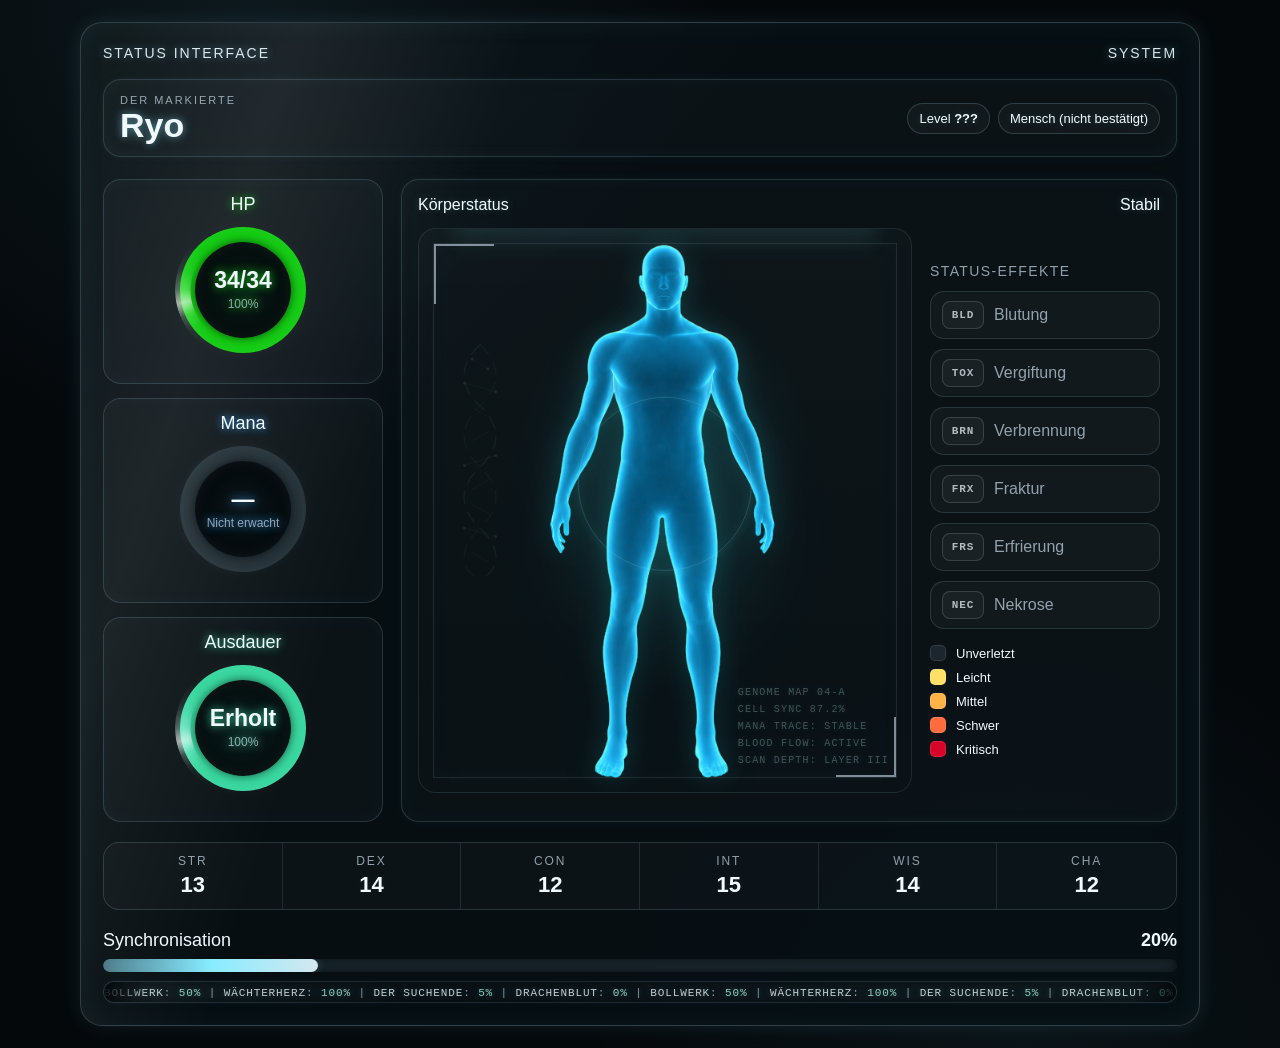
==== commit e364e67e: "Update index.html" ====
--- a/index.html
+++ b/index.html
@@ -1007,6 +1007,87 @@
       animation: barSweep 2.7s linear infinite;
     }
 
+    .resonance-ticker {
+      position: relative;
+      margin-top: 9px;
+      height: 22px;
+      overflow: hidden;
+      border: 1px solid rgba(180, 230, 255, 0.10);
+      border-radius: 999px;
+      background:
+        linear-gradient(90deg, rgba(143, 232, 255, 0.045), transparent 30%, rgba(143, 232, 255, 0.035)),
+        rgba(255, 255, 255, 0.018);
+      box-shadow:
+        inset 0 0 10px rgba(0, 0, 0, 0.38),
+        0 0 8px rgba(143, 232, 255, 0.035);
+    }
+
+    .resonance-ticker::before,
+    .resonance-ticker::after {
+      content: "";
+      position: absolute;
+      top: 0;
+      bottom: 0;
+      width: 42px;
+      z-index: 2;
+      pointer-events: none;
+    }
+
+    .resonance-ticker::before {
+      left: 0;
+      background: linear-gradient(90deg, rgba(4, 8, 11, 0.95), transparent);
+    }
+
+    .resonance-ticker::after {
+      right: 0;
+      background: linear-gradient(270deg, rgba(4, 8, 11, 0.95), transparent);
+    }
+
+    .resonance-track {
+      display: inline-flex;
+      align-items: center;
+      height: 100%;
+      white-space: nowrap;
+      will-change: transform;
+      animation: resonanceTicker var(--resonance-speed, 28s) linear infinite;
+    }
+
+    .resonance-text {
+      padding-right: 0;
+      font-family: "Courier New", monospace;
+      font-size: 11px;
+      letter-spacing: 0.08em;
+      text-transform: uppercase;
+      color: rgba(220, 250, 255, 0.58);
+      text-shadow:
+        0 0 6px rgba(143, 232, 255, 0.22),
+        0 0 12px rgba(143, 232, 255, 0.08);
+    }
+
+    .resonance-name {
+      color: rgba(245, 255, 255, 0.78);
+    }
+
+    .resonance-value {
+      color: rgba(170, 255, 230, 0.80);
+    }
+
+    @keyframes resonanceTicker {
+      from {
+        transform: translateX(0);
+      }
+
+      to {
+        transform: translateX(-25%);
+      }
+    }
+
+    @media (prefers-reduced-motion: reduce) {
+      .resonance-track {
+        animation: none;
+      }
+    }
+
     @keyframes ringSweep {
       from { --sweep-angle: 0deg; }
       to { --sweep-angle: 360deg; }
@@ -1295,6 +1376,9 @@
         <div class="sync-bar">
           <div class="sync-fill" id="syncFill"></div>
         </div>
+        <div class="resonance-ticker" aria-label="Resonanzen">
+          <div class="resonance-track" id="resonanceTrack"></div>
+        </div>
       </a>
     </section>
   </main>
@@ -1679,6 +1763,8 @@
       return offsets[zoneKey] || { dx: 100, dy: 0 };
     }
 
+    const markerStackCounter = {};
+
     function addStatusMarker(zoneKey, code, type) {
       const center = getMarkerCenter(zoneKey);
       if (!center) return;
@@ -1761,6 +1847,13 @@
 
       stamina: getNumber(["ausdauer", "stamina"], 100),
       sync: getNumber(["sync", "synchronisation"], 20),
+
+      resonances: [
+        { name: getText(["res1name", "r1name"], "Bollwerk"), value: getNumber(["bollwerk", "res1", "r1"], 50) },
+        { name: getText(["res2name", "r2name"], "Wächterherz"), value: getNumber(["waechterherz", "wächterherz", "res2", "r2"], 100) },
+        { name: getText(["res3name", "r3name"], "Der Suchende"), value: getNumber(["dersuchende", "suchende", "res3", "r3"], 5) },
+        { name: getText(["res4name", "r4name"], "Drachenblut"), value: getNumber(["drachenblut", "res4", "r4"], 0) }
+      ],
 
       str: getNumber("str", 13),
       dex: getNumber("dex", 14),
@@ -1949,8 +2042,35 @@
       applyInjury(`zone-${zoneKey}`, level);
     });
 
+    function renderResonanceTicker() {
+      const track = document.getElementById("resonanceTrack");
+      if (!track) return;
+
+      const items = stats.resonances
+        .filter(item => item.name && item.name.trim() !== "")
+        .map(item => {
+          const value = clamp(item.value, 0, 100);
+          return `<span class="resonance-name">${item.name}</span>: <span class="resonance-value">${Math.round(value)}%</span>`;
+        });
+
+      const text = items.length > 0
+        ? `${items.join(" <span aria-hidden=\"true\">|</span> ")} <span aria-hidden=\"true\">|</span>&nbsp;`
+        : `<span class="resonance-name">Keine Resonanzdaten</span> <span aria-hidden="true">|</span>&nbsp;`;
+
+      track.innerHTML = `
+        <span class="resonance-text">${text}</span>
+        <span class="resonance-text" aria-hidden="true">${text}</span>
+        <span class="resonance-text" aria-hidden="true">${text}</span>
+        <span class="resonance-text" aria-hidden="true">${text}</span>
+      `;
+
+      const speed = Math.max(20, items.join("").length * 0.7);
+      track.style.setProperty("--resonance-speed", `${speed}s`);
+    }
+
     document.getElementById("syncText").textContent = `${Math.round(syncPercent)}%`;
     document.getElementById("syncFill").style.setProperty("--sync", `${syncPercent}%`);
+    renderResonanceTicker();
   </script>
 </body>
 </html>
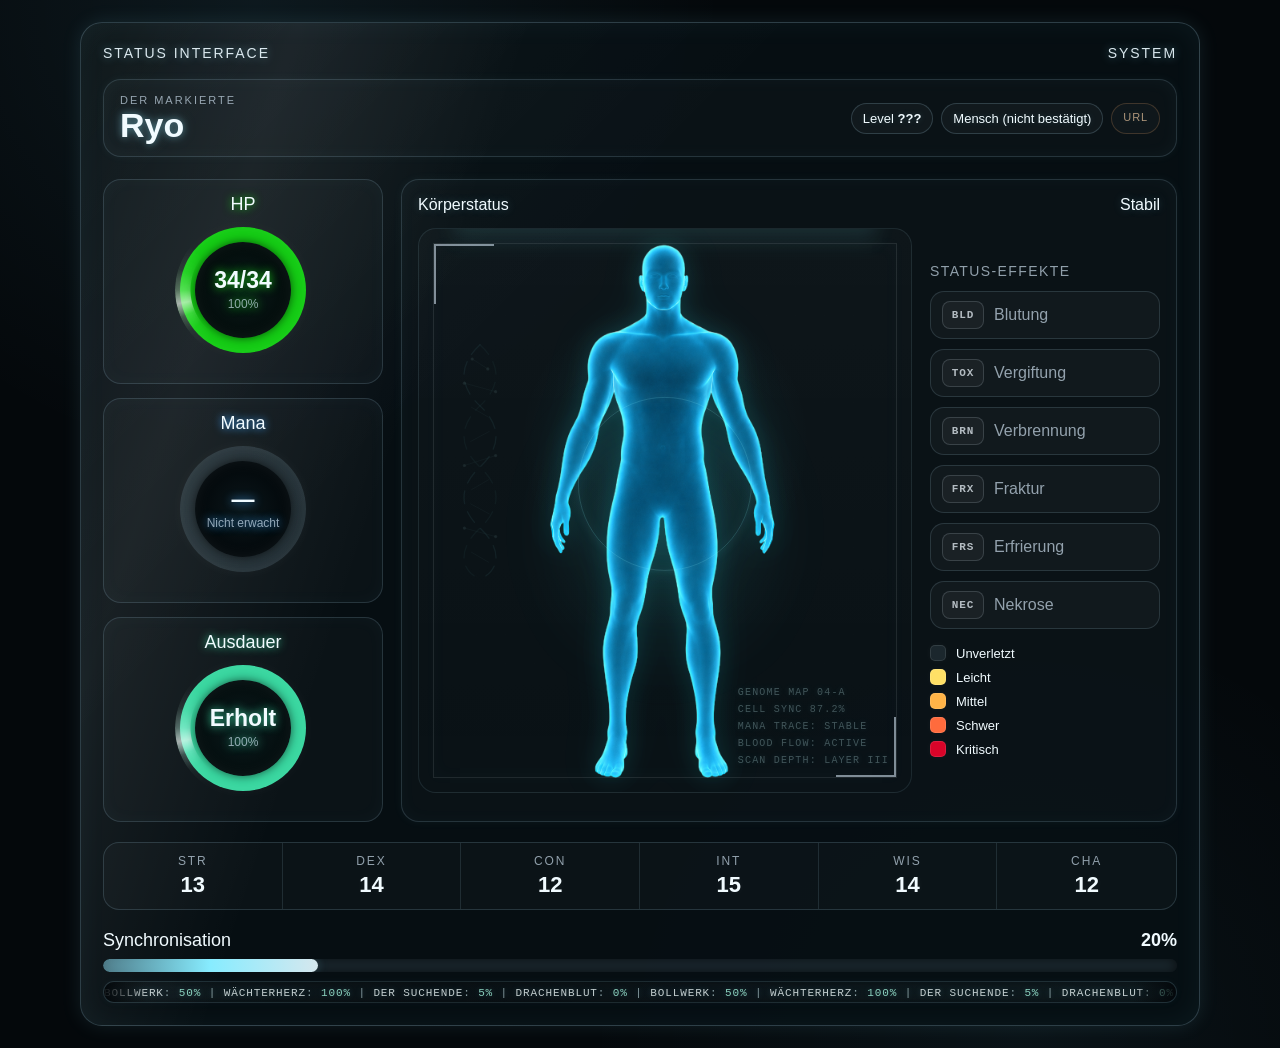
==== commit 4ec68420: "Update index.html" ====
--- a/index.html
+++ b/index.html
@@ -162,6 +162,23 @@
       color: var(--text);
       font-size: 13px;
       text-shadow: 0 0 6px rgba(143, 232, 255, 0.18);
+    }
+
+    .api-status-pill {
+      opacity: 0.72;
+      font-size: 11px;
+      letter-spacing: 0.08em;
+      text-transform: uppercase;
+    }
+
+    .api-status-pill.online {
+      border-color: rgba(120, 255, 210, 0.28);
+      color: rgba(190, 255, 230, 0.92);
+    }
+
+    .api-status-pill.offline {
+      border-color: rgba(255, 177, 107, 0.28);
+      color: rgba(255, 214, 170, 0.92);
     }
 
     .status-core {
@@ -1247,6 +1264,7 @@
           Level <strong id="characterLevel">???</strong>
         </span>
         <span class="meta-pill" id="characterSpecies">Mensch (nicht bestätigt)</span>
+        <span class="meta-pill api-status-pill" id="apiStatus">URL</span>
       </div>
     </section>
 
@@ -1834,7 +1852,8 @@
     const legacyLeftLeg = getNumber(["rightleg", "rleg"], 0);
     const legacyRightLeg = getNumber(["leftleg", "lleg"], 0);
 
-    const stats = {
+    function getUrlStats() {
+      return {
       name: getText("name", "Ryo"),
       level: getText("level", "???"),
       species: getText(["species", "spezies"], "Mensch (nicht bestätigt)"),
@@ -1895,6 +1914,96 @@
         necrosis: getConditionInput(["necrosis", "nekrose", "verderbnis"])
       }
     };
+    }
+
+    
+
+    const DEFAULT_API_URL = "https://ryo-status-api.ryodra26.workers.dev/status";
+
+    function normalizeConditionFromApi(input) {
+      if (!input) {
+        return { active: false, zones: [] };
+      }
+
+      const rawZones = Array.isArray(input)
+        ? input
+        : String(input).split(/[;,|]/).flatMap(part => part.split(","));
+
+      const zones = rawZones
+        .flatMap(zone => expandZoneToken(String(zone)))
+        .filter(Boolean);
+
+      return {
+        active: zones.length > 0,
+        zones: [...new Set(zones)]
+      };
+    }
+
+    function normalizeApiStatus(apiStatus, fallback) {
+      const apiAttributes = apiStatus.attributes || {};
+      const apiInjuries = apiStatus.injuries || {};
+      const apiConditions = apiStatus.conditions || {};
+
+      return {
+        ...fallback,
+
+        name: apiStatus.name ?? fallback.name,
+        level: apiStatus.level ?? fallback.level,
+        species: apiStatus.species ?? fallback.species,
+
+        hp: Number(apiStatus.hp ?? fallback.hp),
+        hpMax: Number(apiStatus.hpMax ?? fallback.hpMax),
+        mana: Number(apiStatus.mana ?? fallback.mana),
+        manaMax: Number(apiStatus.manaMax ?? fallback.manaMax),
+        stamina: Number(apiStatus.stamina ?? fallback.stamina),
+        sync: Number(apiStatus.sync ?? fallback.sync),
+
+        str: Number(apiAttributes.str ?? fallback.str),
+        dex: Number(apiAttributes.dex ?? fallback.dex),
+        con: Number(apiAttributes.con ?? fallback.con),
+        int: Number(apiAttributes.int ?? fallback.int),
+        wis: Number(apiAttributes.wis ?? fallback.wis),
+        cha: Number(apiAttributes.cha ?? fallback.cha),
+
+        injuries: {
+          ...fallback.injuries,
+          ...Object.fromEntries(
+            Object.entries(apiInjuries).map(([key, value]) => [key, Number(value) || 0])
+          )
+        },
+
+        conditions: {
+          bleeding: normalizeConditionFromApi(apiConditions.bleeding),
+          poisoned: normalizeConditionFromApi(apiConditions.poisoned),
+          burning: normalizeConditionFromApi(apiConditions.burning),
+          fractured: normalizeConditionFromApi(apiConditions.fractured),
+          frostbite: normalizeConditionFromApi(apiConditions.frostbite),
+          necrosis: normalizeConditionFromApi(apiConditions.necrosis)
+        },
+
+        resonances: Array.isArray(apiStatus.resonances) && apiStatus.resonances.length > 0
+          ? apiStatus.resonances.map(item => ({
+              name: item.name || "",
+              value: Number(item.value) || 0
+            }))
+          : fallback.resonances
+      };
+    }
+
+    function setApiStatus(mode, message) {
+      const el = document.getElementById("apiStatus");
+      if (!el) return;
+
+      el.classList.remove("online", "offline");
+      el.classList.add(mode === "online" ? "online" : "offline");
+      el.textContent = message;
+    }
+
+function renderTracker(stats) {
+      document.getElementById("rings").innerHTML = "";
+      document.getElementById("attributes").innerHTML = "";
+      document.getElementById("conditionGrid").innerHTML = "";
+      document.getElementById("statusMarkers").innerHTML = "";
 
     document.getElementById("characterName").textContent = stats.name;
     document.getElementById("characterLevel").textContent = stats.level;
@@ -2071,6 +2180,42 @@
     document.getElementById("syncText").textContent = `${Math.round(syncPercent)}%`;
     document.getElementById("syncFill").style.setProperty("--sync", `${syncPercent}%`);
     renderResonanceTicker();
-  </script>
+    }
+
+    async function initTracker() {
+      const urlStats = getUrlStats();
+      let finalStats = urlStats;
+
+      const apiUrl = getText(["api", "apiUrl"], DEFAULT_API_URL);
+      const apiDisabled = ["0", "false", "off", "aus", "none"].includes(String(apiUrl).toLowerCase());
+
+      if (!apiDisabled) {
+        try {
+          setApiStatus("offline", "Lädt…");
+
+          const response = await fetch(apiUrl, {
+            cache: "no-store"
+          });
+
+          if (!response.ok) {
+            throw new Error(`API ${response.status}`);
+          }
+
+          const apiStatus = await response.json();
+          finalStats = normalizeApiStatus(apiStatus, urlStats);
+          setApiStatus("online", "Notion");
+        } catch (error) {
+          console.warn("Notion/Worker Status konnte nicht geladen werden. URL-Werte werden benutzt.", error);
+          setApiStatus("offline", "URL");
+        }
+      } else {
+        setApiStatus("offline", "URL");
+      }
+
+      renderTracker(finalStats);
+    }
+
+    initTracker();
+</script>
 </body>
 </html>
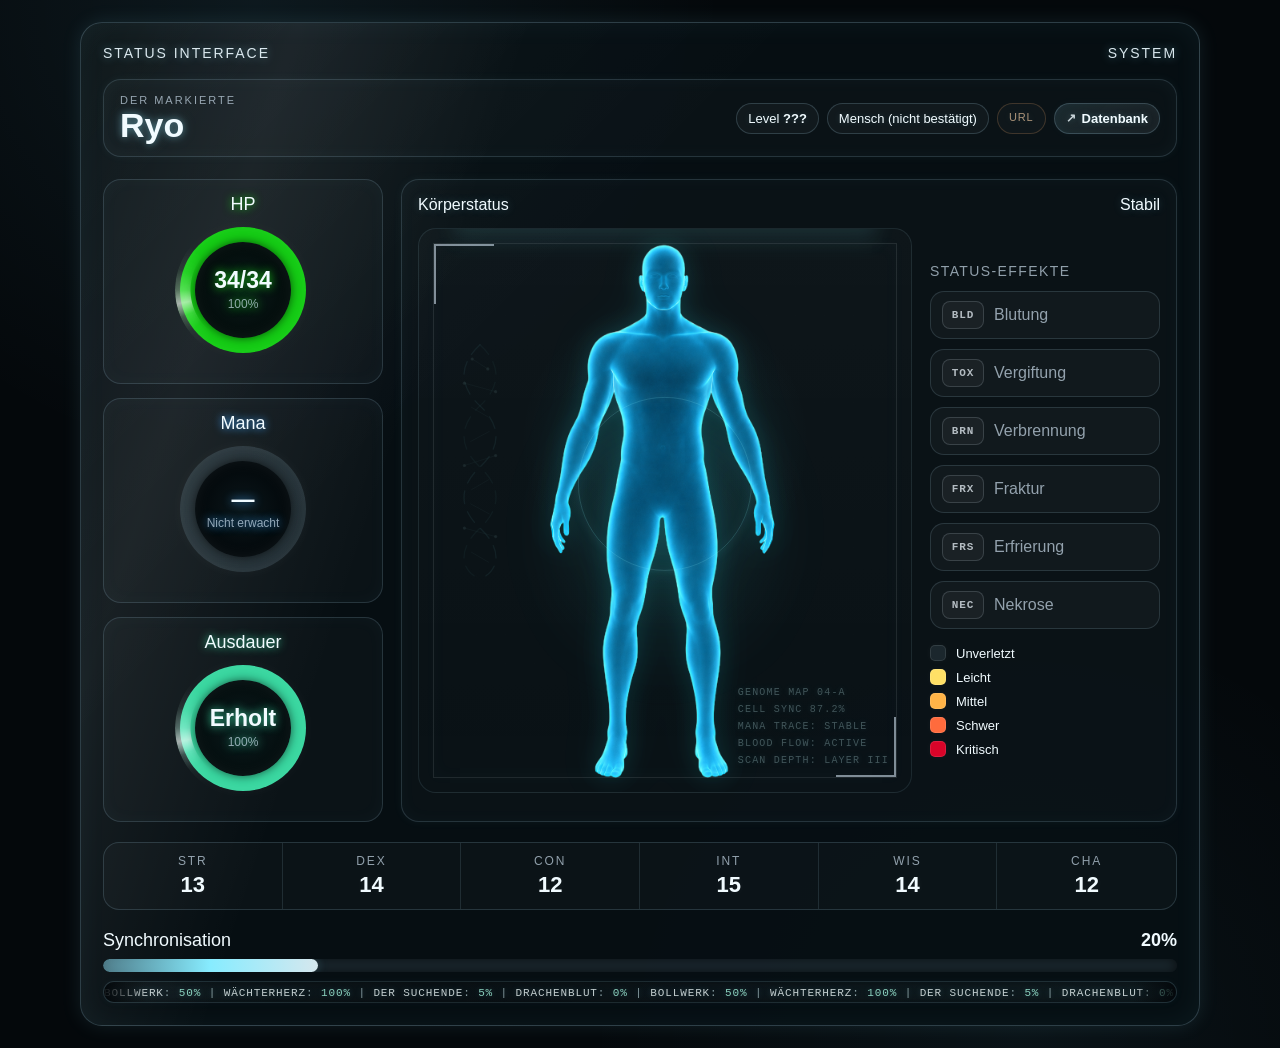
==== commit 79ea41be: "Update index.html" ====
--- a/index.html
+++ b/index.html
@@ -179,6 +179,48 @@
     .api-status-pill.offline {
       border-color: rgba(255, 177, 107, 0.28);
       color: rgba(255, 214, 170, 0.92);
+    }
+
+    .database-link-button {
+      display: inline-flex;
+      align-items: center;
+      gap: 6px;
+      padding: 7px 11px;
+      border: 1px solid rgba(180, 230, 255, 0.20);
+      border-radius: 999px;
+      background:
+        linear-gradient(135deg, rgba(143, 232, 255, 0.08), rgba(255, 255, 255, 0.025)),
+        rgba(255, 255, 255, 0.035);
+      color: var(--text);
+      font-size: 13px;
+      font-weight: 700;
+      text-decoration: none;
+      text-shadow: 0 0 6px rgba(143, 232, 255, 0.22);
+      box-shadow:
+        inset 0 0 10px rgba(143, 232, 255, 0.035),
+        0 0 8px rgba(143, 232, 255, 0.035);
+      transition:
+        transform 0.18s ease,
+        border-color 0.18s ease,
+        background 0.18s ease,
+        box-shadow 0.18s ease;
+    }
+
+    .database-link-button:hover {
+      transform: translateY(-1px);
+      border-color: rgba(220, 245, 255, 0.38);
+      background:
+        linear-gradient(135deg, rgba(143, 232, 255, 0.14), rgba(255, 255, 255, 0.045)),
+        rgba(255, 255, 255, 0.055);
+      box-shadow:
+        0 0 12px rgba(143, 232, 255, 0.12),
+        inset 0 0 12px rgba(255, 255, 255, 0.035);
+    }
+
+    .database-link-button::before {
+      content: "↗";
+      font-size: 12px;
+      opacity: 0.82;
     }
 
     .status-core {
@@ -1265,6 +1307,14 @@
         </span>
         <span class="meta-pill" id="characterSpecies">Mensch (nicht bestätigt)</span>
         <span class="meta-pill api-status-pill" id="apiStatus">URL</span>
+        <a
+          class="database-link-button"
+          id="databaseLink"
+          href="https://app.notion.com/p/Ryo-37e07d209dc0800886f6e8c8c6594bb1?source=copy_link"
+          target="_blank"
+          rel="noopener noreferrer"
+          title="Ryo Status-Datenbank in Notion öffnen"
+        >Datenbank</a>
       </div>
     </section>
 
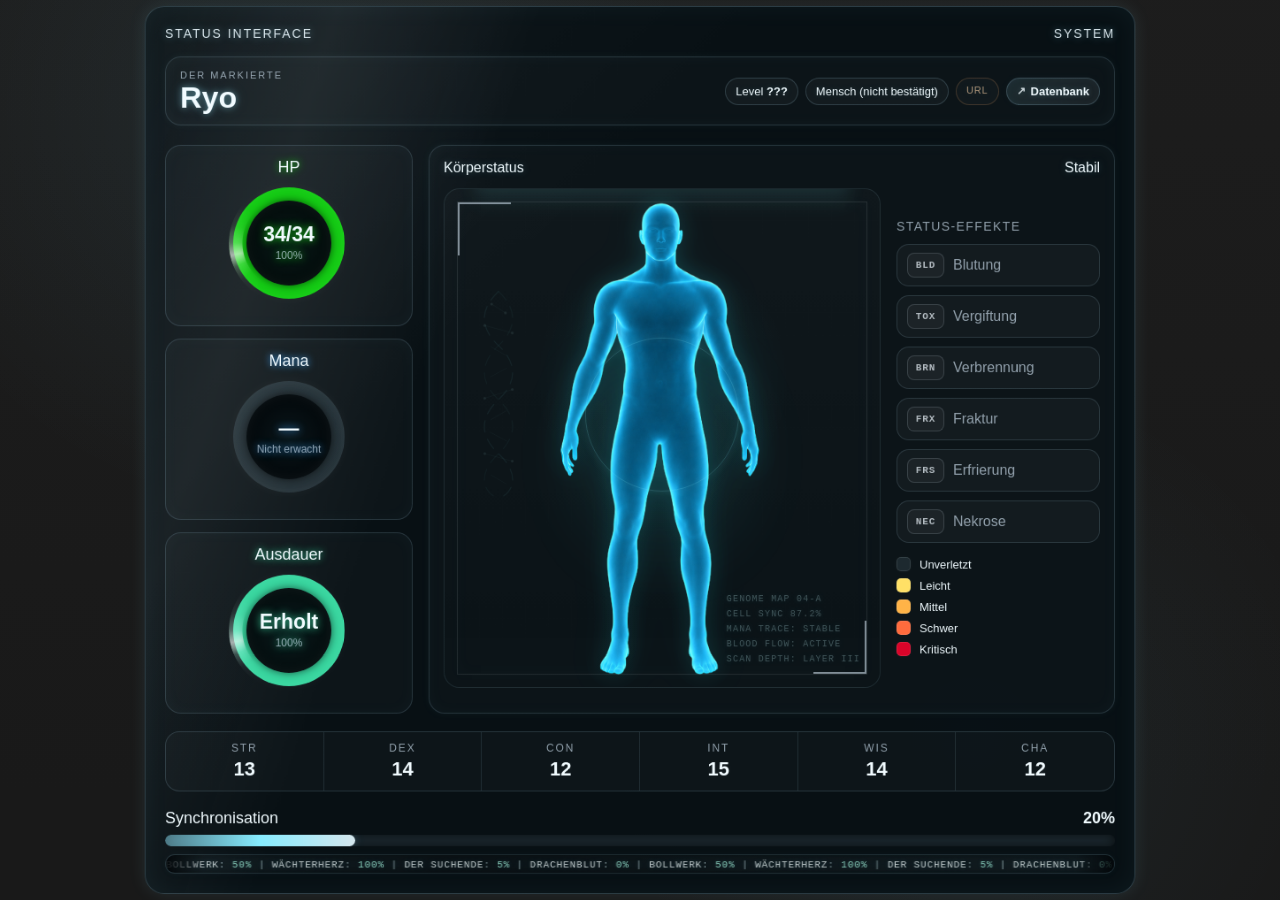
==== commit cb12aae7: "Update index.html" ====
--- a/index.html
+++ b/index.html
@@ -34,17 +34,42 @@
       initial-value: 0deg;
     }
 
+    html {
+      width: 100%;
+      height: 100%;
+      overflow: hidden;
+      background: #191919;
+    }
+
     body {
       margin: 0;
-      min-height: 100vh;
+      width: 100%;
+      height: 100%;
       background:
-        radial-gradient(circle at 20% 0%, rgba(120, 220, 255, 0.08), transparent 32%),
-        radial-gradient(circle at 80% 100%, rgba(120, 220, 255, 0.05), transparent 30%),
-        var(--bg);
+        radial-gradient(circle at 22% 12%, rgba(120, 220, 255, 0.075), transparent 32%),
+        radial-gradient(circle at 76% 82%, rgba(120, 220, 255, 0.055), transparent 30%),
+        linear-gradient(180deg, rgba(255,255,255,0.015), rgba(0,0,0,0.02)),
+        #191919;
       color: var(--text);
       font-family: var(--font-main);
-      padding: 22px;
-      overflow-x: hidden;
+      padding: 0;
+      overflow: hidden;
+    }
+
+    .notion-fit-stage {
+      position: relative;
+      width: 100vw;
+      height: 100vh;
+      overflow: hidden;
+    }
+
+    .notion-fit-inner {
+      position: absolute;
+      left: 50%;
+      top: 50%;
+      width: 1120px;
+      transform-origin: center center;
+      will-change: transform;
     }
 
     .interface {
@@ -1289,7 +1314,9 @@
 </head>
 
 <body>
-  <main class="interface">
+  <div class="notion-fit-stage">
+    <div class="notion-fit-inner" id="notionFitInner">
+      <main class="interface">
     <div class="title">
       <span>Status Interface</span>
       <span>System</span>
@@ -1449,10 +1476,38 @@
         </div>
       </a>
     </section>
-  </main>
+      </main>
+    </div>
+  </div>
 
   <script>
     const params = new URLSearchParams(window.location.search);
+
+    function fitTrackerToViewport() {
+      const inner = document.getElementById("notionFitInner");
+      if (!inner) return;
+
+      // Erst unskaliert messen.
+      inner.style.transform = "translate(-50%, -50%) scale(1)";
+
+      const naturalWidth = inner.offsetWidth || 1120;
+      const naturalHeight = inner.scrollHeight || 900;
+
+      const viewportWidth = window.innerWidth;
+      const viewportHeight = window.innerHeight;
+
+      const padding = 12;
+      const scale = Math.min(
+        (viewportWidth - padding) / naturalWidth,
+        (viewportHeight - padding) / naturalHeight,
+        1
+      );
+
+      inner.style.transform = `translate(-50%, -50%) scale(${Math.max(scale, 0.45)})`;
+    }
+
+    window.addEventListener("resize", fitTrackerToViewport);
+    window.addEventListener("load", fitTrackerToViewport);
 
     /*
       Beispiele:
@@ -2230,6 +2285,7 @@
     document.getElementById("syncText").textContent = `${Math.round(syncPercent)}%`;
     document.getElementById("syncFill").style.setProperty("--sync", `${syncPercent}%`);
     renderResonanceTicker();
+      requestAnimationFrame(fitTrackerToViewport);
     }
 
     async function initTracker() {
@@ -2263,6 +2319,8 @@
       }
 
       renderTracker(finalStats);
+      requestAnimationFrame(fitTrackerToViewport);
+      setTimeout(fitTrackerToViewport, 250);
     }
 
     initTracker();
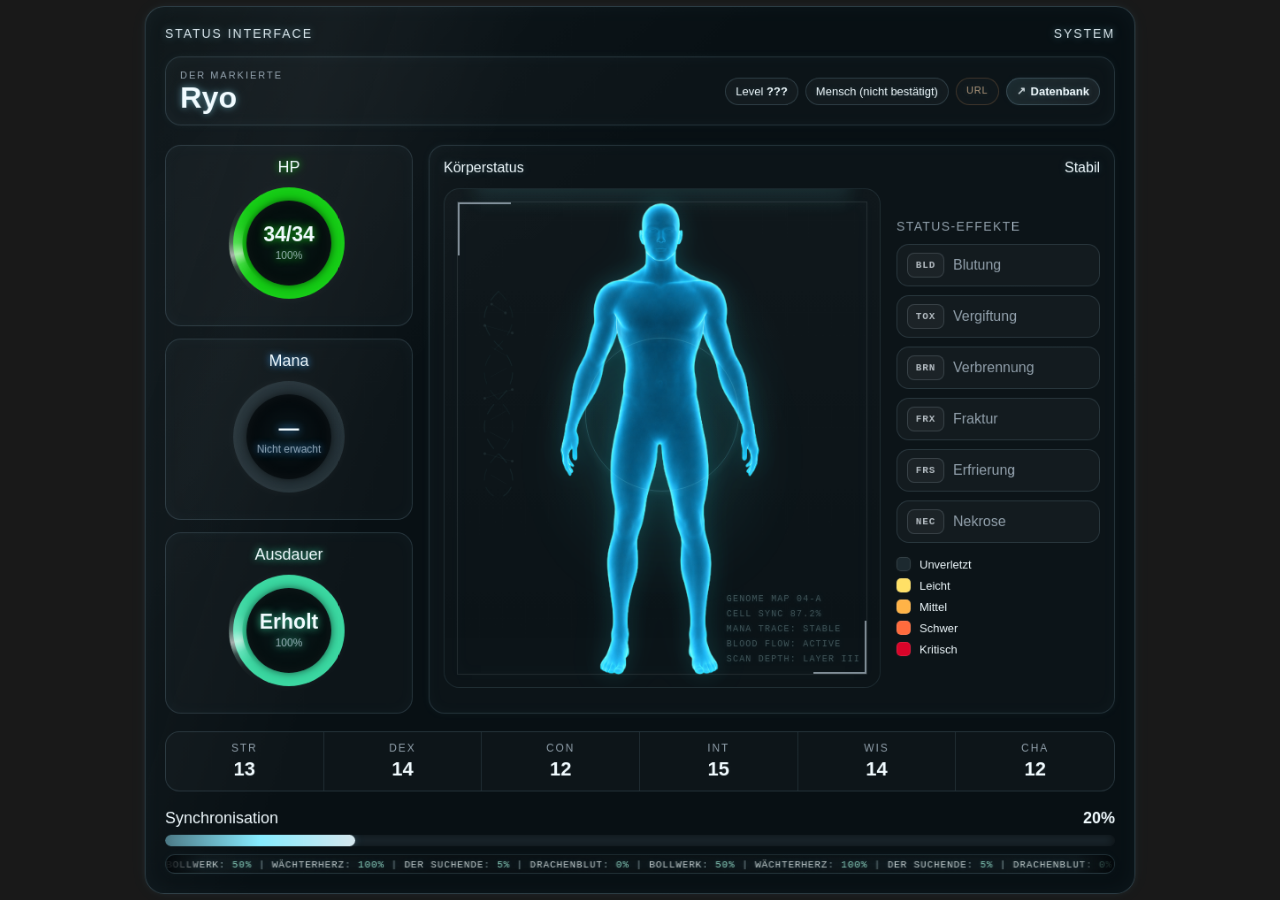
==== commit e898dfc8: "Update index.html" ====
--- a/index.html
+++ b/index.html
@@ -45,11 +45,7 @@
       margin: 0;
       width: 100%;
       height: 100%;
-      background:
-        radial-gradient(circle at 22% 12%, rgba(120, 220, 255, 0.075), transparent 32%),
-        radial-gradient(circle at 76% 82%, rgba(120, 220, 255, 0.055), transparent 30%),
-        linear-gradient(180deg, rgba(255,255,255,0.015), rgba(0,0,0,0.02)),
-        #191919;
+      background: #191919;
       color: var(--text);
       font-family: var(--font-main);
       padding: 0;
@@ -61,6 +57,14 @@
       width: 100vw;
       height: 100vh;
       overflow: hidden;
+      background:
+        radial-gradient(
+          ellipse at center,
+          rgba(90, 220, 255, 0.035) 0%,
+          rgba(90, 220, 255, 0.018) 28%,
+          transparent 54%
+        ),
+        #191919;
     }
 
     .notion-fit-inner {
@@ -84,8 +88,9 @@
         linear-gradient(135deg, rgba(255, 255, 255, 0.035), transparent 35%),
         var(--panel);
       box-shadow:
-        0 0 20px rgba(143, 232, 255, 0.10),
-        inset 0 0 30px rgba(143, 232, 255, 0.05);
+        0 0 10px rgba(143, 232, 255, 0.055),
+        0 0 24px rgba(143, 232, 255, 0.035),
+        inset 0 0 24px rgba(143, 232, 255, 0.04);
       overflow: hidden;
     }
 
@@ -111,7 +116,7 @@
       background: linear-gradient(
         90deg,
         transparent,
-        rgba(255, 255, 255, 0.07),
+        rgba(255, 255, 255, 0.035),
         transparent
       );
       transform: rotate(18deg);
